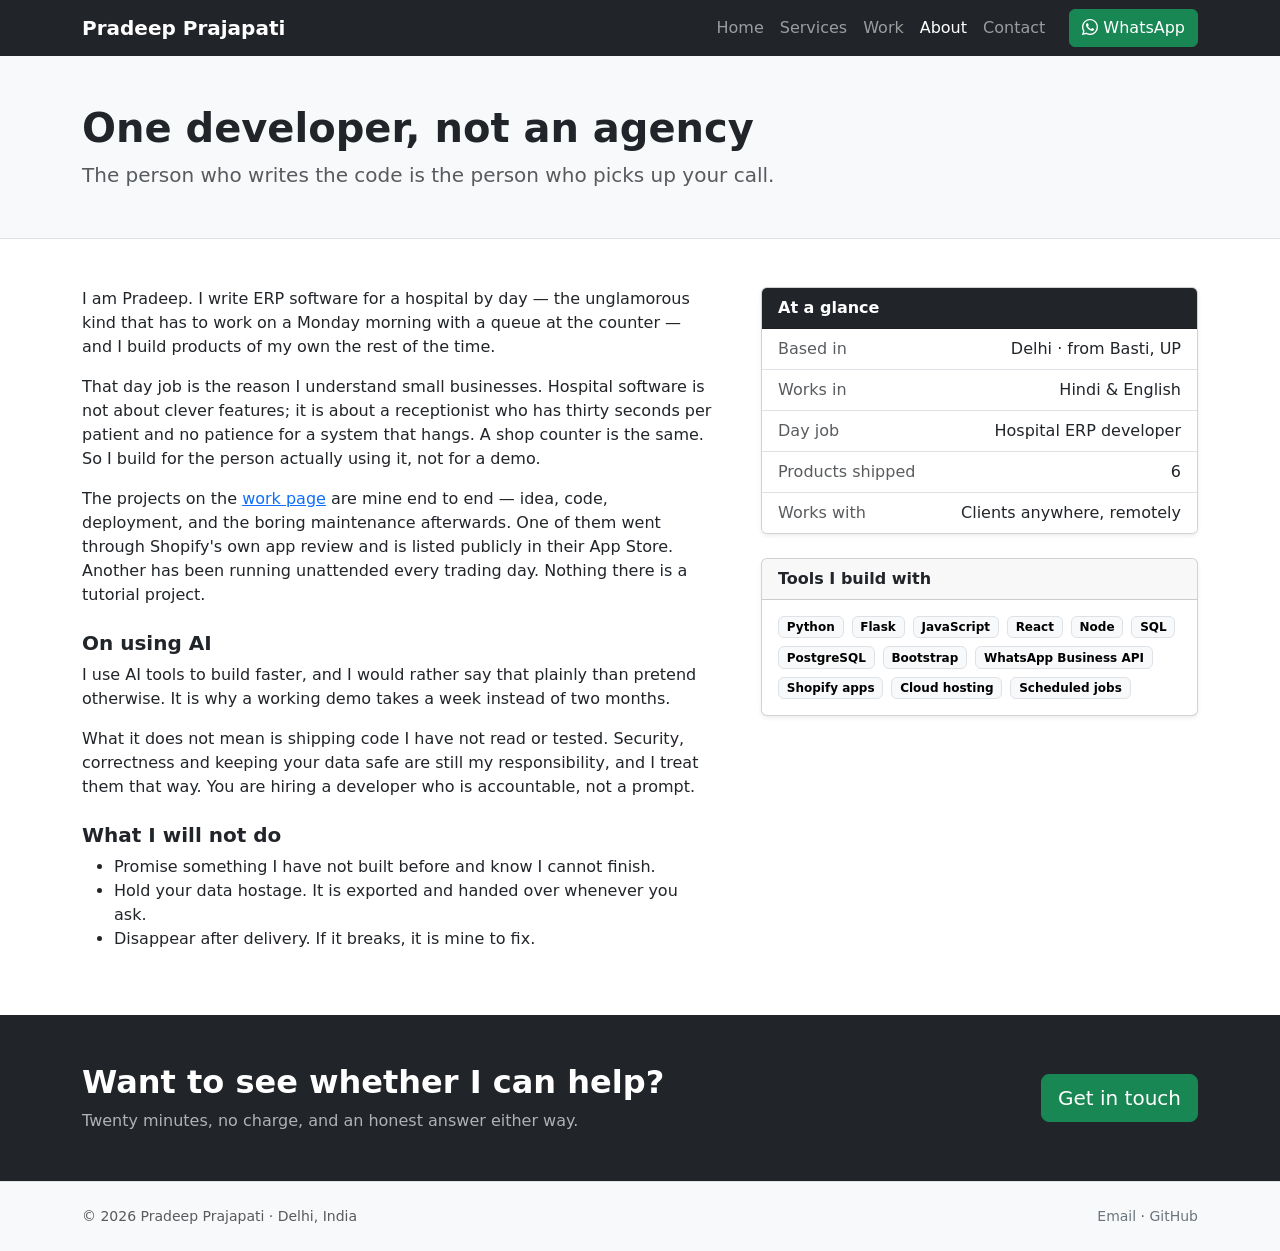
==== about.html @ d51dcd0d "Add BazaarMentor site: 5-page Bootstrap portfolio Static site (no build step, no custom CSS) for Git" ====
<!doctype html>
<html lang="en">
<head>
<meta charset="utf-8">
<meta name="viewport" content="width=device-width, initial-scale=1">
<title>About — Pradeep Prajapati</title>
<meta name="description" content="One developer, not an agency. ERP software by day, products of my own the rest of the time. Delhi, India.">
<link rel="icon" href="favicon.svg" type="image/svg+xml">
<link href="https://cdn.jsdelivr.net/npm/bootstrap@5.3.3/dist/css/bootstrap.min.css" rel="stylesheet">
<link href="https://cdn.jsdelivr.net/npm/bootstrap-icons@1.11.3/font/bootstrap-icons.min.css" rel="stylesheet">
</head>
<body>

<nav class="navbar navbar-expand-lg bg-dark sticky-top" data-bs-theme="dark">
  <div class="container">
    <a class="navbar-brand fw-semibold" href="index.html">Pradeep Prajapati</a>
    <button class="navbar-toggler" type="button" data-bs-toggle="collapse" data-bs-target="#mainNav" aria-controls="mainNav" aria-expanded="false" aria-label="Toggle navigation">
      <span class="navbar-toggler-icon"></span>
    </button>
    <div class="collapse navbar-collapse" id="mainNav">
      <ul class="navbar-nav ms-auto mb-2 mb-lg-0">
        <li class="nav-item"><a class="nav-link" href="index.html">Home</a></li>
        <li class="nav-item"><a class="nav-link" href="services.html">Services</a></li>
        <li class="nav-item"><a class="nav-link" href="work.html">Work</a></li>
        <li class="nav-item"><a class="nav-link active" aria-current="page" href="about.html">About</a></li>
        <li class="nav-item"><a class="nav-link" href="contact.html">Contact</a></li>
      </ul>
      <a class="btn btn-success ms-lg-3 mt-2 mt-lg-0" href="https://wa.me/91XXXXXXXXXX?text=Hi%20Pradeep%2C%20I%20saw%20your%20website.">
        <i class="bi bi-whatsapp"></i> WhatsApp
      </a>
    </div>
  </div>
</nav>

<header class="bg-body-tertiary border-bottom py-5">
  <div class="container">
    <h1 class="display-6 fw-bold">One developer, not an agency</h1>
    <p class="lead text-body-secondary mb-0">The person who writes the code is the person who picks up your call.</p>
  </div>
</header>

<section class="container py-5">
  <div class="row g-5">
    <div class="col-lg-7">
      <p>I am Pradeep. I write ERP software for a hospital by day — the unglamorous kind that has to work on a Monday morning with a queue at the counter — and I build products of my own the rest of the time.</p>
      <p>That day job is the reason I understand small businesses. Hospital software is not about clever features; it is about a receptionist who has thirty seconds per patient and no patience for a system that hangs. A shop counter is the same. So I build for the person actually using it, not for a demo.</p>
      <p>The projects on the <a href="work.html">work page</a> are mine end to end — idea, code, deployment, and the boring maintenance afterwards. One of them went through Shopify's own app review and is listed publicly in their App Store. Another has been running unattended every trading day. Nothing there is a tutorial project.</p>
      <h2 class="h5 fw-bold mt-4">On using AI</h2>
      <p>I use AI tools to build faster, and I would rather say that plainly than pretend otherwise. It is why a working demo takes a week instead of two months.</p>
      <p>What it does not mean is shipping code I have not read or tested. Security, correctness and keeping your data safe are still my responsibility, and I treat them that way. You are hiring a developer who is accountable, not a prompt.</p>
      <h2 class="h5 fw-bold mt-4">What I will not do</h2>
      <ul>
        <li>Promise something I have not built before and know I cannot finish.</li>
        <li>Hold your data hostage. It is exported and handed over whenever you ask.</li>
        <li>Disappear after delivery. If it breaks, it is mine to fix.</li>
      </ul>
    </div>

    <div class="col-lg-5">
      <div class="card shadow-sm mb-4">
        <div class="card-header bg-dark text-white fw-semibold" data-bs-theme="dark">At a glance</div>
        <ul class="list-group list-group-flush">
          <li class="list-group-item d-flex justify-content-between gap-3"><span class="text-body-secondary">Based in</span><span class="text-end">Delhi · from Basti, UP</span></li>
          <li class="list-group-item d-flex justify-content-between gap-3"><span class="text-body-secondary">Works in</span><span class="text-end">Hindi &amp; English</span></li>
          <li class="list-group-item d-flex justify-content-between gap-3"><span class="text-body-secondary">Day job</span><span class="text-end">Hospital ERP developer</span></li>
          <li class="list-group-item d-flex justify-content-between gap-3"><span class="text-body-secondary">Products shipped</span><span class="text-end">6</span></li>
          <li class="list-group-item d-flex justify-content-between gap-3"><span class="text-body-secondary">Works with</span><span class="text-end">Clients anywhere, remotely</span></li>
        </ul>
      </div>

      <div class="card shadow-sm">
        <div class="card-header fw-semibold">Tools I build with</div>
        <div class="card-body d-flex flex-wrap gap-2">
          <span class="badge text-bg-light border">Python</span>
          <span class="badge text-bg-light border">Flask</span>
          <span class="badge text-bg-light border">JavaScript</span>
          <span class="badge text-bg-light border">React</span>
          <span class="badge text-bg-light border">Node</span>
          <span class="badge text-bg-light border">SQL</span>
          <span class="badge text-bg-light border">PostgreSQL</span>
          <span class="badge text-bg-light border">Bootstrap</span>
          <span class="badge text-bg-light border">WhatsApp Business API</span>
          <span class="badge text-bg-light border">Shopify apps</span>
          <span class="badge text-bg-light border">Cloud hosting</span>
          <span class="badge text-bg-light border">Scheduled jobs</span>
        </div>
      </div>
    </div>
  </div>
</section>

<section class="bg-dark text-white py-5" data-bs-theme="dark">
  <div class="container">
    <div class="row align-items-center g-4">
      <div class="col-lg-8">
        <h2 class="fw-bold">Want to see whether I can help?</h2>
        <p class="text-body-secondary mb-0">Twenty minutes, no charge, and an honest answer either way.</p>
      </div>
      <div class="col-lg-4 text-lg-end">
        <a class="btn btn-success btn-lg" href="contact.html">Get in touch</a>
      </div>
    </div>
  </div>
</section>

<footer class="bg-body-tertiary border-top py-4">
  <div class="container d-flex flex-wrap justify-content-between gap-2">
    <span class="text-body-secondary small">© 2026 Pradeep Prajapati · Delhi, India</span>
    <span class="text-body-secondary small">
      <a class="link-secondary text-decoration-none" href="mailto:prajapatipradeepkumar954@gmail.com">Email</a> ·
      <a class="link-secondary text-decoration-none" href="https://github.com/pradeepprajapati9" target="_blank" rel="noopener">GitHub</a>
    </span>
  </div>
</footer>

<script src="https://cdn.jsdelivr.net/npm/bootstrap@5.3.3/dist/js/bootstrap.bundle.min.js"></script>
</body>
</html>
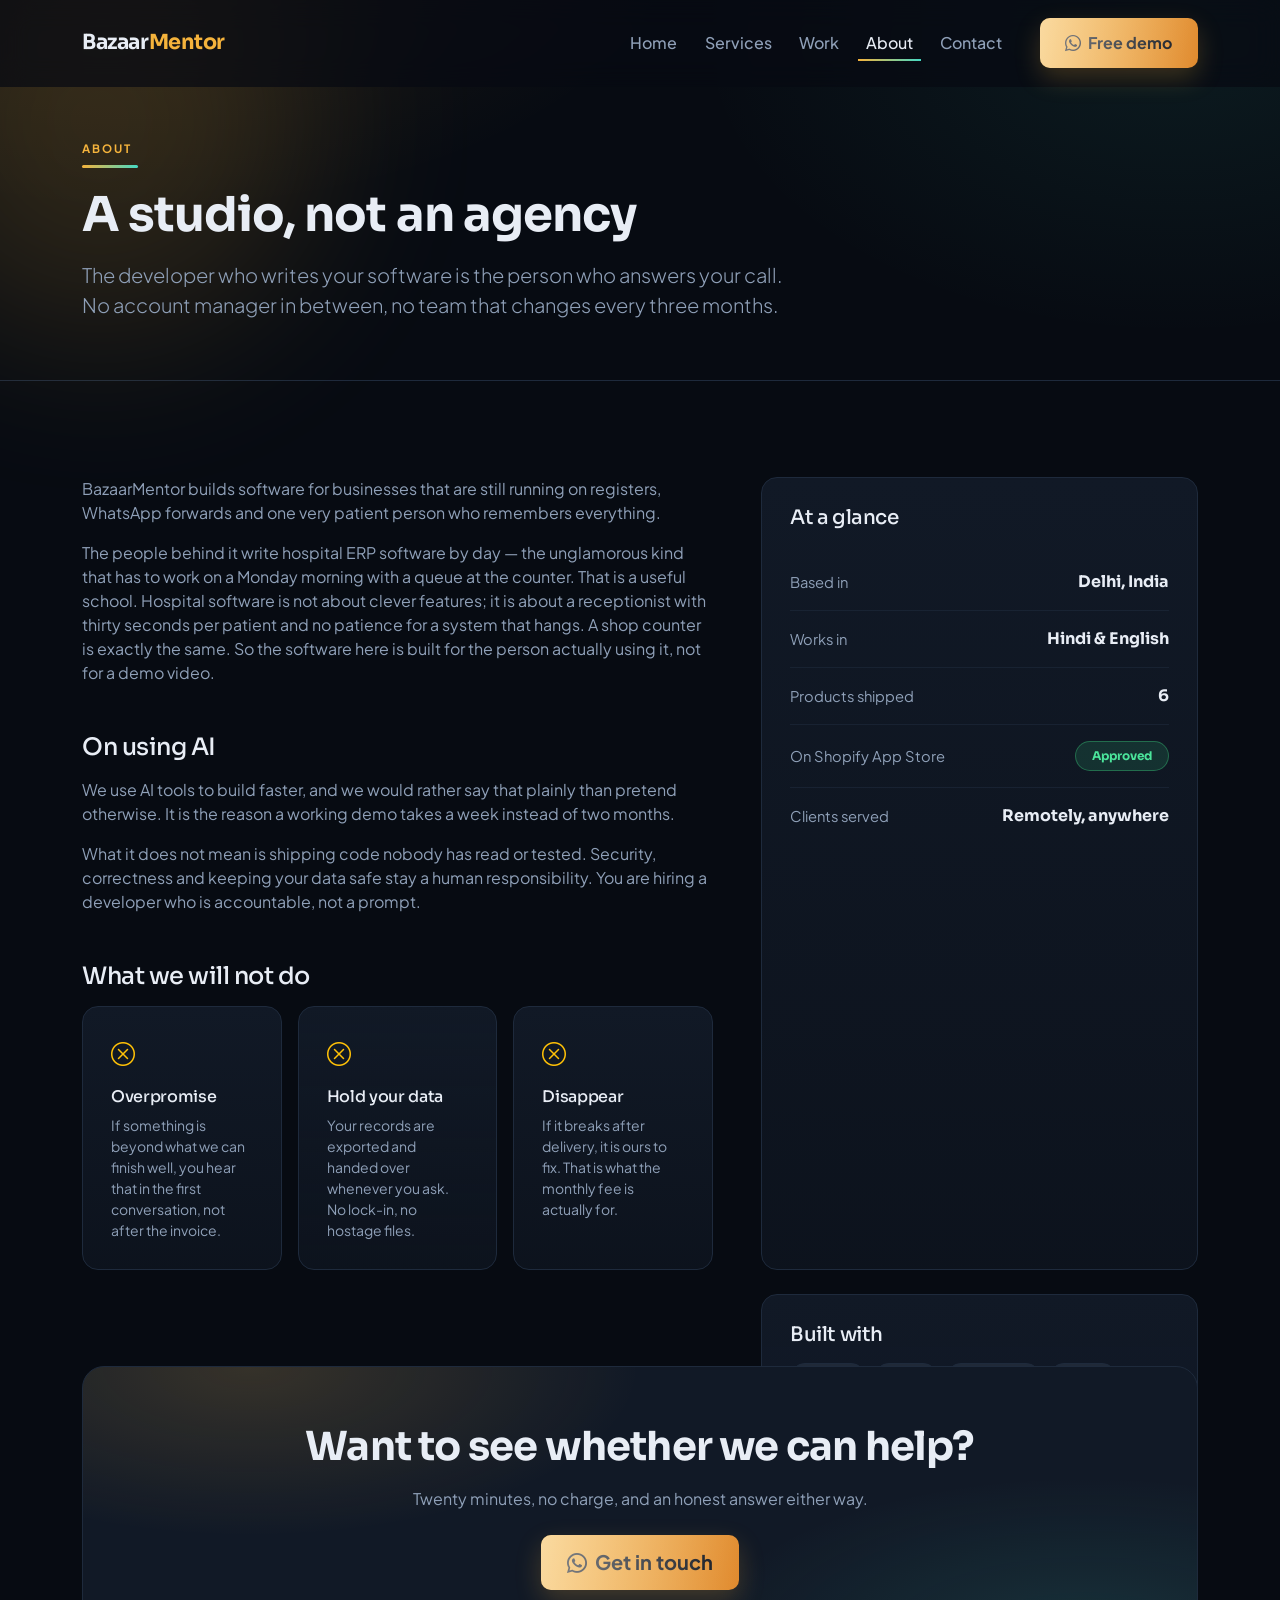
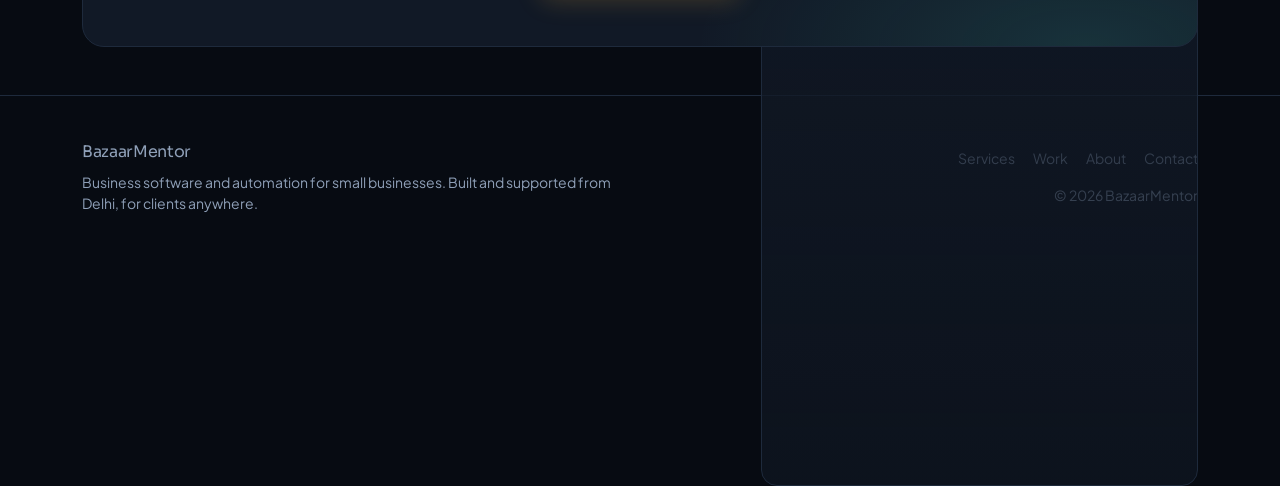
==== commit d0e37574: "Rebrand to BazaarMentor with animated dark theme New visual identity: dark ink ground, gold/cyan acc" ====
--- a/about.html
+++ b/about.html
@@ -1,118 +1,149 @@
 <!doctype html>
-<html lang="en">
+<html lang="en" data-bs-theme="dark">
 <head>
 <meta charset="utf-8">
 <meta name="viewport" content="width=device-width, initial-scale=1">
-<title>About — Pradeep Prajapati</title>
-<meta name="description" content="One developer, not an agency. ERP software by day, products of my own the rest of the time. Delhi, India.">
+<title>About — BazaarMentor</title>
+<meta name="description" content="A small studio, not an agency. The developer who writes your software is the person who answers your call.">
 <link rel="icon" href="favicon.svg" type="image/svg+xml">
+<link rel="preconnect" href="https://fonts.googleapis.com">
+<link rel="preconnect" href="https://fonts.gstatic.com" crossorigin>
+<link href="https://fonts.googleapis.com/css2?family=Sora:wght@600;700&family=Plus+Jakarta+Sans:wght@400;500;600&display=swap" rel="stylesheet">
 <link href="https://cdn.jsdelivr.net/npm/bootstrap@5.3.3/dist/css/bootstrap.min.css" rel="stylesheet">
 <link href="https://cdn.jsdelivr.net/npm/bootstrap-icons@1.11.3/font/bootstrap-icons.min.css" rel="stylesheet">
+<link href="assets/style.css" rel="stylesheet">
 </head>
 <body>
 
-<nav class="navbar navbar-expand-lg bg-dark sticky-top" data-bs-theme="dark">
+<nav class="navbar navbar-expand-lg navbar-bm fixed-top">
   <div class="container">
-    <a class="navbar-brand fw-semibold" href="index.html">Pradeep Prajapati</a>
-    <button class="navbar-toggler" type="button" data-bs-toggle="collapse" data-bs-target="#mainNav" aria-controls="mainNav" aria-expanded="false" aria-label="Toggle navigation">
+    <a class="navbar-brand" href="index.html">Bazaar<span>Mentor</span></a>
+    <button class="navbar-toggler border-0" type="button" data-bs-toggle="collapse" data-bs-target="#mainNav" aria-controls="mainNav" aria-expanded="false" aria-label="Menu">
       <span class="navbar-toggler-icon"></span>
     </button>
     <div class="collapse navbar-collapse" id="mainNav">
-      <ul class="navbar-nav ms-auto mb-2 mb-lg-0">
+      <ul class="navbar-nav ms-auto mb-3 mb-lg-0">
         <li class="nav-item"><a class="nav-link" href="index.html">Home</a></li>
         <li class="nav-item"><a class="nav-link" href="services.html">Services</a></li>
         <li class="nav-item"><a class="nav-link" href="work.html">Work</a></li>
-        <li class="nav-item"><a class="nav-link active" aria-current="page" href="about.html">About</a></li>
+        <li class="nav-item"><a class="nav-link active" href="about.html">About</a></li>
         <li class="nav-item"><a class="nav-link" href="contact.html">Contact</a></li>
       </ul>
-      <a class="btn btn-success ms-lg-3 mt-2 mt-lg-0" href="https://wa.me/91XXXXXXXXXX?text=Hi%20Pradeep%2C%20I%20saw%20your%20website.">
-        <i class="bi bi-whatsapp"></i> WhatsApp
-      </a>
+      <a class="btn btn-bm ms-lg-4" href="contact.html"><i class="bi bi-whatsapp me-1"></i> Free demo</a>
     </div>
   </div>
 </nav>
 
-<header class="bg-body-tertiary border-bottom py-5">
-  <div class="container">
-    <h1 class="display-6 fw-bold">One developer, not an agency</h1>
-    <p class="lead text-body-secondary mb-0">The person who writes the code is the person who picks up your call.</p>
+<header class="page-head">
+  <div class="orb orb-1"></div>
+  <div class="container position-relative">
+    <div class="eyebrow reveal">About</div>
+    <div class="rule mt-2 reveal"></div>
+    <h1 class="display-5 fw-bold reveal d1">A studio, not an agency</h1>
+    <p class="lead text-muted-bm mt-3 mb-0 reveal d2" style="max-width: 720px">
+      The developer who writes your software is the person who answers your call. No account manager in between, no team that changes every three months.
+    </p>
   </div>
 </header>
 
-<section class="container py-5">
-  <div class="row g-5">
-    <div class="col-lg-7">
-      <p>I am Pradeep. I write ERP software for a hospital by day — the unglamorous kind that has to work on a Monday morning with a queue at the counter — and I build products of my own the rest of the time.</p>
-      <p>That day job is the reason I understand small businesses. Hospital software is not about clever features; it is about a receptionist who has thirty seconds per patient and no patience for a system that hangs. A shop counter is the same. So I build for the person actually using it, not for a demo.</p>
-      <p>The projects on the <a href="work.html">work page</a> are mine end to end — idea, code, deployment, and the boring maintenance afterwards. One of them went through Shopify's own app review and is listed publicly in their App Store. Another has been running unattended every trading day. Nothing there is a tutorial project.</p>
-      <h2 class="h5 fw-bold mt-4">On using AI</h2>
-      <p>I use AI tools to build faster, and I would rather say that plainly than pretend otherwise. It is why a working demo takes a week instead of two months.</p>
-      <p>What it does not mean is shipping code I have not read or tested. Security, correctness and keeping your data safe are still my responsibility, and I treat them that way. You are hiring a developer who is accountable, not a prompt.</p>
-      <h2 class="h5 fw-bold mt-4">What I will not do</h2>
-      <ul>
-        <li>Promise something I have not built before and know I cannot finish.</li>
-        <li>Hold your data hostage. It is exported and handed over whenever you ask.</li>
-        <li>Disappear after delivery. If it breaks, it is mine to fix.</li>
-      </ul>
-    </div>
+<section class="section">
+  <div class="container">
+    <div class="row g-5">
+      <div class="col-lg-7 reveal">
+        <p class="text-muted-bm">BazaarMentor builds software for businesses that are still running on registers, WhatsApp forwards and one very patient person who remembers everything.</p>
+        <p class="text-muted-bm">The people behind it write hospital ERP software by day — the unglamorous kind that has to work on a Monday morning with a queue at the counter. That is a useful school. Hospital software is not about clever features; it is about a receptionist with thirty seconds per patient and no patience for a system that hangs. A shop counter is exactly the same. So the software here is built for the person actually using it, not for a demo video.</p>
 
-    <div class="col-lg-5">
-      <div class="card shadow-sm mb-4">
-        <div class="card-header bg-dark text-white fw-semibold" data-bs-theme="dark">At a glance</div>
-        <ul class="list-group list-group-flush">
-          <li class="list-group-item d-flex justify-content-between gap-3"><span class="text-body-secondary">Based in</span><span class="text-end">Delhi · from Basti, UP</span></li>
-          <li class="list-group-item d-flex justify-content-between gap-3"><span class="text-body-secondary">Works in</span><span class="text-end">Hindi &amp; English</span></li>
-          <li class="list-group-item d-flex justify-content-between gap-3"><span class="text-body-secondary">Day job</span><span class="text-end">Hospital ERP developer</span></li>
-          <li class="list-group-item d-flex justify-content-between gap-3"><span class="text-body-secondary">Products shipped</span><span class="text-end">6</span></li>
-          <li class="list-group-item d-flex justify-content-between gap-3"><span class="text-body-secondary">Works with</span><span class="text-end">Clients anywhere, remotely</span></li>
-        </ul>
+        <h2 class="h4 mt-5 mb-3">On using AI</h2>
+        <p class="text-muted-bm">We use AI tools to build faster, and we would rather say that plainly than pretend otherwise. It is the reason a working demo takes a week instead of two months.</p>
+        <p class="text-muted-bm">What it does not mean is shipping code nobody has read or tested. Security, correctness and keeping your data safe stay a human responsibility. You are hiring a developer who is accountable, not a prompt.</p>
+
+        <h2 class="h4 mt-5 mb-3">What we will not do</h2>
+        <div class="row g-3">
+          <div class="col-md-4">
+            <div class="card-bm h-100">
+              <i class="bi bi-x-circle text-warning fs-4"></i>
+              <h3 class="h6 mt-3">Overpromise</h3>
+              <p class="text-muted-bm small mb-0">If something is beyond what we can finish well, you hear that in the first conversation, not after the invoice.</p>
+            </div>
+          </div>
+          <div class="col-md-4">
+            <div class="card-bm h-100">
+              <i class="bi bi-x-circle text-warning fs-4"></i>
+              <h3 class="h6 mt-3">Hold your data</h3>
+              <p class="text-muted-bm small mb-0">Your records are exported and handed over whenever you ask. No lock-in, no hostage files.</p>
+            </div>
+          </div>
+          <div class="col-md-4">
+            <div class="card-bm h-100">
+              <i class="bi bi-x-circle text-warning fs-4"></i>
+              <h3 class="h6 mt-3">Disappear</h3>
+              <p class="text-muted-bm small mb-0">If it breaks after delivery, it is ours to fix. That is what the monthly fee is actually for.</p>
+            </div>
+          </div>
+        </div>
       </div>
 
-      <div class="card shadow-sm">
-        <div class="card-header fw-semibold">Tools I build with</div>
-        <div class="card-body d-flex flex-wrap gap-2">
-          <span class="badge text-bg-light border">Python</span>
-          <span class="badge text-bg-light border">Flask</span>
-          <span class="badge text-bg-light border">JavaScript</span>
-          <span class="badge text-bg-light border">React</span>
-          <span class="badge text-bg-light border">Node</span>
-          <span class="badge text-bg-light border">SQL</span>
-          <span class="badge text-bg-light border">PostgreSQL</span>
-          <span class="badge text-bg-light border">Bootstrap</span>
-          <span class="badge text-bg-light border">WhatsApp Business API</span>
-          <span class="badge text-bg-light border">Shopify apps</span>
-          <span class="badge text-bg-light border">Cloud hosting</span>
-          <span class="badge text-bg-light border">Scheduled jobs</span>
+      <div class="col-lg-5">
+        <div class="card-bm reveal d1">
+          <h2 class="h5 mb-4">At a glance</h2>
+          <div class="panel-row px-0"><span class="k">Based in</span><span class="v">Delhi, India</span></div>
+          <div class="panel-row px-0"><span class="k">Works in</span><span class="v">Hindi &amp; English</span></div>
+          <div class="panel-row px-0"><span class="k">Products shipped</span><span class="v" data-count="6">0</span></div>
+          <div class="panel-row px-0"><span class="k">On Shopify App Store</span><span class="v"><span class="badge badge-live rounded-pill px-3 py-2">Approved</span></span></div>
+          <div class="panel-row px-0"><span class="k">Clients served</span><span class="v">Remotely, anywhere</span></div>
+        </div>
+
+        <div class="card-bm mt-4 reveal d2">
+          <h2 class="h5 mb-3">Built with</h2>
+          <div class="d-flex flex-wrap gap-2">
+            <span class="badge badge-built rounded-pill px-3 py-2">Python</span>
+            <span class="badge badge-built rounded-pill px-3 py-2">Flask</span>
+            <span class="badge badge-built rounded-pill px-3 py-2">JavaScript</span>
+            <span class="badge badge-built rounded-pill px-3 py-2">React</span>
+            <span class="badge badge-built rounded-pill px-3 py-2">Node</span>
+            <span class="badge badge-built rounded-pill px-3 py-2">SQL</span>
+            <span class="badge badge-built rounded-pill px-3 py-2">PostgreSQL</span>
+            <span class="badge badge-built rounded-pill px-3 py-2">Bootstrap</span>
+            <span class="badge badge-built rounded-pill px-3 py-2">WhatsApp Business API</span>
+            <span class="badge badge-built rounded-pill px-3 py-2">Shopify apps</span>
+            <span class="badge badge-built rounded-pill px-3 py-2">Cloud hosting</span>
+            <span class="badge badge-built rounded-pill px-3 py-2">Scheduled jobs</span>
+          </div>
         </div>
       </div>
     </div>
   </div>
 </section>
 
-<section class="bg-dark text-white py-5" data-bs-theme="dark">
+<section class="pb-5">
   <div class="container">
-    <div class="row align-items-center g-4">
-      <div class="col-lg-8">
-        <h2 class="fw-bold">Want to see whether I can help?</h2>
-        <p class="text-body-secondary mb-0">Twenty minutes, no charge, and an honest answer either way.</p>
-      </div>
-      <div class="col-lg-4 text-lg-end">
-        <a class="btn btn-success btn-lg" href="contact.html">Get in touch</a>
-      </div>
+    <div class="cta-band text-center reveal">
+      <h2 class="display-6 fw-bold">Want to see whether we can help?</h2>
+      <p class="text-muted-bm mx-auto mt-3" style="max-width: 600px">Twenty minutes, no charge, and an honest answer either way.</p>
+      <a class="btn btn-bm btn-lg mt-2" href="contact.html"><i class="bi bi-whatsapp me-2"></i>Get in touch</a>
     </div>
   </div>
 </section>
 
-<footer class="bg-body-tertiary border-top py-4">
-  <div class="container d-flex flex-wrap justify-content-between gap-2">
-    <span class="text-body-secondary small">© 2026 Pradeep Prajapati · Delhi, India</span>
-    <span class="text-body-secondary small">
-      <a class="link-secondary text-decoration-none" href="mailto:prajapatipradeepkumar954@gmail.com">Email</a> ·
-      <a class="link-secondary text-decoration-none" href="https://github.com/pradeepprajapati9" target="_blank" rel="noopener">GitHub</a>
-    </span>
+<footer class="footer-bm">
+  <div class="container">
+    <div class="row g-4 align-items-center">
+      <div class="col-md-6">
+        <div class="navbar-brand mb-2 d-block">Bazaar<span>Mentor</span></div>
+        <p class="small mb-0">Business software and automation for small businesses. Built and supported from Delhi, for clients anywhere.</p>
+      </div>
+      <div class="col-md-6 text-md-end small">
+        <a href="services.html" class="me-3">Services</a>
+        <a href="work.html" class="me-3">Work</a>
+        <a href="about.html" class="me-3">About</a>
+        <a href="contact.html">Contact</a>
+        <div class="mt-3">&copy; <span id="year">2026</span> BazaarMentor</div>
+      </div>
+    </div>
   </div>
 </footer>
 
 <script src="https://cdn.jsdelivr.net/npm/bootstrap@5.3.3/dist/js/bootstrap.bundle.min.js"></script>
+<script src="assets/main.js"></script>
 </body>
 </html>
--- a/assets/style.css
+++ b/assets/style.css
@@ -0,0 +1,252 @@
+/* BazaarMentor — theme layer on top of Bootstrap 5 */
+
+:root {
+  --bm-bg: #070B12;
+  --bm-bg-2: #0C121C;
+  --bm-surface: #111926;
+  --bm-line: #1E2A3C;
+  --bm-gold: #F5B33C;
+  --bm-gold-2: #E08A2E;
+  --bm-cyan: #45D9C4;
+  --bm-text: #E8EDF5;
+  --bm-muted: #8FA0B8;
+}
+
+/* ---------- base ---------- */
+body {
+  background-color: var(--bm-bg);
+  background-image:
+    radial-gradient(900px 500px at 12% -10%, rgba(245, 179, 60, .10), transparent 60%),
+    radial-gradient(800px 500px at 92% 4%, rgba(69, 217, 196, .08), transparent 60%);
+  background-attachment: fixed;
+  color: var(--bm-text);
+  font-family: "Plus Jakarta Sans", system-ui, -apple-system, "Segoe UI", sans-serif;
+  overflow-x: hidden;
+}
+
+h1, h2, h3, h4, .navbar-brand { font-family: "Sora", system-ui, sans-serif; letter-spacing: -.02em; }
+.text-muted-bm { color: var(--bm-muted) !important; }
+.section { padding: 96px 0; }
+.eyebrow {
+  font-size: .72rem; font-weight: 700; letter-spacing: .18em; text-transform: uppercase;
+  color: var(--bm-gold);
+}
+.rule {
+  width: 56px; height: 3px; border-radius: 3px; margin-bottom: 18px;
+  background: linear-gradient(90deg, var(--bm-gold), var(--bm-cyan));
+}
+.gradient-text {
+  background: linear-gradient(100deg, var(--bm-gold) 10%, #FFD98A 45%, var(--bm-cyan) 95%);
+  -webkit-background-clip: text; background-clip: text; color: transparent;
+}
+
+/* ---------- navbar ---------- */
+.navbar-bm {
+  background: rgba(7, 11, 18, .72);
+  backdrop-filter: blur(14px);
+  border-bottom: 1px solid transparent;
+  transition: background .3s ease, border-color .3s ease, padding .3s ease;
+  padding-top: 18px; padding-bottom: 18px;
+}
+.navbar-bm.is-stuck {
+  background: rgba(7, 11, 18, .95);
+  border-bottom-color: var(--bm-line);
+  padding-top: 10px; padding-bottom: 10px;
+}
+.navbar-bm .navbar-brand { font-weight: 700; font-size: 1.3rem; color: var(--bm-text); }
+.navbar-bm .navbar-brand span { color: var(--bm-gold); }
+.navbar-bm .nav-link { color: var(--bm-muted); font-weight: 500; position: relative; margin: 0 .35rem; }
+.navbar-bm .nav-link::after {
+  content: ""; position: absolute; left: 0; bottom: 2px; height: 2px; width: 0;
+  background: linear-gradient(90deg, var(--bm-gold), var(--bm-cyan));
+  transition: width .25s ease;
+}
+.navbar-bm .nav-link:hover, .navbar-bm .nav-link.active { color: var(--bm-text); }
+.navbar-bm .nav-link:hover::after, .navbar-bm .nav-link.active::after { width: 100%; }
+
+/* ---------- buttons ---------- */
+.btn-bm {
+  --shine: -120%;
+  position: relative; overflow: hidden;
+  background: linear-gradient(100deg, var(--bm-gold), var(--bm-gold-2));
+  color: #10141C; font-weight: 700; border: 0;
+  padding: .8rem 1.6rem; border-radius: 10px;
+  box-shadow: 0 10px 26px rgba(245, 179, 60, .22);
+  transition: transform .2s ease, box-shadow .2s ease;
+}
+.btn-bm:hover { transform: translateY(-3px); box-shadow: 0 16px 34px rgba(245, 179, 60, .34); color: #10141C; }
+.btn-bm::before {
+  content: ""; position: absolute; inset: 0; left: var(--shine);
+  background: linear-gradient(100deg, transparent, rgba(255, 255, 255, .55), transparent);
+  transition: left .6s ease;
+}
+.btn-bm:hover::before { left: 120%; }
+
+.btn-outline-bm {
+  border: 1px solid var(--bm-line); color: var(--bm-text); font-weight: 600;
+  padding: .8rem 1.6rem; border-radius: 10px; background: rgba(255, 255, 255, .02);
+  transition: border-color .25s ease, transform .2s ease, background .25s ease;
+}
+.btn-outline-bm:hover {
+  border-color: var(--bm-gold); color: var(--bm-gold);
+  background: rgba(245, 179, 60, .07); transform: translateY(-3px);
+}
+
+/* ---------- cards ---------- */
+.card-bm {
+  position: relative; height: 100%;
+  background: linear-gradient(180deg, var(--bm-surface), rgba(17, 25, 38, .55));
+  border: 1px solid var(--bm-line); border-radius: 16px; padding: 28px;
+  transition: transform .35s cubic-bezier(.2, .8, .2, 1), border-color .35s ease, box-shadow .35s ease;
+}
+.card-bm::before {
+  content: ""; position: absolute; inset: 0; border-radius: 16px; opacity: 0;
+  background: radial-gradient(420px circle at var(--mx, 50%) var(--my, 0%), rgba(245, 179, 60, .12), transparent 42%);
+  transition: opacity .35s ease; pointer-events: none;
+}
+.card-bm:hover { transform: translateY(-8px); border-color: rgba(245, 179, 60, .45); box-shadow: 0 22px 48px rgba(0, 0, 0, .45); }
+.card-bm:hover::before { opacity: 1; }
+
+.icon-badge {
+  width: 54px; height: 54px; border-radius: 14px; display: grid; place-items: center;
+  font-size: 1.5rem; color: var(--bm-gold);
+  background: linear-gradient(150deg, rgba(245, 179, 60, .18), rgba(69, 217, 196, .10));
+  border: 1px solid rgba(245, 179, 60, .28);
+  transition: transform .35s ease;
+}
+.card-bm:hover .icon-badge { transform: rotate(-6deg) scale(1.08); }
+
+/* ---------- hero ---------- */
+.hero { position: relative; padding: 150px 0 96px; }
+.orb { position: absolute; border-radius: 50%; filter: blur(90px); opacity: .5; pointer-events: none; z-index: 0; }
+.orb-1 { width: 420px; height: 420px; background: rgba(245, 179, 60, .32); top: -90px; left: -110px; animation: drift 16s ease-in-out infinite; }
+.orb-2 { width: 360px; height: 360px; background: rgba(69, 217, 196, .24); bottom: -140px; right: -80px; animation: drift 20s ease-in-out infinite reverse; }
+.hero > .container { position: relative; z-index: 1; }
+@keyframes drift {
+  0%, 100% { transform: translate(0, 0) scale(1); }
+  50%      { transform: translate(40px, -30px) scale(1.12); }
+}
+
+.pill {
+  display: inline-flex; align-items: center; gap: .5rem;
+  border: 1px solid var(--bm-line); background: rgba(255, 255, 255, .03);
+  border-radius: 999px; padding: .45rem 1rem; font-size: .85rem; color: var(--bm-muted);
+}
+.pill .dot {
+  width: 8px; height: 8px; border-radius: 50%; background: #3DDC84;
+  box-shadow: 0 0 0 0 rgba(61, 220, 132, .6); animation: pulse 2.2s infinite;
+}
+@keyframes pulse {
+  70%  { box-shadow: 0 0 0 10px rgba(61, 220, 132, 0); }
+  100% { box-shadow: 0 0 0 0 rgba(61, 220, 132, 0); }
+}
+
+/* floating proof panel */
+.panel {
+  background: linear-gradient(180deg, rgba(17, 25, 38, .95), rgba(12, 18, 28, .9));
+  border: 1px solid var(--bm-line); border-radius: 18px; overflow: hidden;
+  box-shadow: 0 30px 70px rgba(0, 0, 0, .5);
+  animation: float 7s ease-in-out infinite;
+}
+@keyframes float {
+  0%, 100% { transform: translateY(0); }
+  50%      { transform: translateY(-14px); }
+}
+.panel-head {
+  padding: 14px 20px; border-bottom: 1px solid var(--bm-line);
+  display: flex; align-items: center; gap: 8px; font-size: .8rem; color: var(--bm-muted);
+}
+.panel-head i { width: 11px; height: 11px; border-radius: 50%; display: inline-block; }
+.panel-row {
+  display: flex; justify-content: space-between; align-items: center; gap: 14px;
+  padding: 16px 20px; border-bottom: 1px solid rgba(30, 42, 60, .6);
+}
+.panel-row:last-child { border-bottom: 0; }
+.panel-row .k { color: var(--bm-muted); font-size: .92rem; }
+.panel-row .v { font-family: "Sora", sans-serif; font-weight: 700; }
+
+/* ---------- counters ---------- */
+.stat { text-align: center; padding: 26px 12px; }
+.stat .num { font-family: "Sora", sans-serif; font-size: clamp(2rem, 4vw, 2.8rem); font-weight: 700; }
+.stat .lbl { color: var(--bm-muted); font-size: .82rem; letter-spacing: .1em; text-transform: uppercase; }
+
+/* ---------- process timeline ---------- */
+.steps { position: relative; }
+.steps::before {
+  content: ""; position: absolute; left: 27px; top: 10px; bottom: 10px; width: 2px;
+  background: linear-gradient(180deg, var(--bm-gold), rgba(69, 217, 196, .25), transparent);
+}
+.step { position: relative; padding-left: 76px; padding-bottom: 40px; }
+.step:last-child { padding-bottom: 0; }
+.step .n {
+  position: absolute; left: 0; top: 0; width: 56px; height: 56px; border-radius: 16px;
+  display: grid; place-items: center; font-family: "Sora", sans-serif; font-weight: 700;
+  color: var(--bm-gold); background: var(--bm-surface); border: 1px solid var(--bm-line);
+  transition: transform .3s ease, border-color .3s ease, color .3s ease;
+}
+.step:hover .n { transform: scale(1.08); border-color: var(--bm-gold); color: #10141C; background: var(--bm-gold); }
+@media (max-width: 575.98px) {
+  .steps::before { left: 21px; }
+  .step { padding-left: 62px; }
+  .step .n { width: 44px; height: 44px; border-radius: 13px; }
+}
+
+/* ---------- work list ---------- */
+.work-row {
+  display: grid; grid-template-columns: 1fr auto; gap: 10px 24px; align-items: center;
+  padding: 26px 24px; border: 1px solid var(--bm-line); border-radius: 14px;
+  background: rgba(17, 25, 38, .45); margin-bottom: 14px;
+  transition: transform .3s ease, border-color .3s ease, background .3s ease;
+}
+.work-row:hover { transform: translateX(8px); border-color: rgba(245, 179, 60, .45); background: rgba(17, 25, 38, .8); }
+.badge-live { background: rgba(61, 220, 132, .14); color: #4BE49B; border: 1px solid rgba(61, 220, 132, .35); }
+.badge-built { background: rgba(143, 160, 184, .12); color: var(--bm-muted); border: 1px solid var(--bm-line); }
+
+/* ---------- forms ---------- */
+.form-control, .form-select {
+  background: rgba(7, 11, 18, .6); border: 1px solid var(--bm-line); color: var(--bm-text);
+  border-radius: 10px; padding: .8rem 1rem;
+}
+.form-control:focus {
+  background: rgba(7, 11, 18, .8); color: var(--bm-text);
+  border-color: var(--bm-gold); box-shadow: 0 0 0 .2rem rgba(245, 179, 60, .18);
+}
+.form-control::placeholder { color: #5C6B82; }
+.form-label { font-weight: 600; font-size: .92rem; }
+
+/* ---------- accordion ---------- */
+.accordion-bm .accordion-item { background: var(--bm-surface); border: 1px solid var(--bm-line); border-radius: 12px; margin-bottom: 12px; overflow: hidden; }
+.accordion-bm .accordion-button { background: transparent; color: var(--bm-text); font-weight: 600; box-shadow: none; }
+.accordion-bm .accordion-button:not(.collapsed) { color: var(--bm-gold); background: rgba(245, 179, 60, .06); }
+.accordion-bm .accordion-button::after { filter: invert(72%) sepia(52%) saturate(700%) hue-rotate(340deg); }
+.accordion-bm .accordion-body { color: var(--bm-muted); }
+
+/* ---------- cta band ---------- */
+.cta-band {
+  border: 1px solid var(--bm-line); border-radius: 22px; padding: 56px 44px; position: relative; overflow: hidden;
+  background:
+    radial-gradient(600px 260px at 15% 0%, rgba(245, 179, 60, .16), transparent 65%),
+    radial-gradient(600px 260px at 90% 100%, rgba(69, 217, 196, .13), transparent 65%),
+    var(--bm-surface);
+}
+
+/* ---------- footer ---------- */
+.footer-bm { border-top: 1px solid var(--bm-line); padding: 44px 0 32px; color: var(--bm-muted); }
+.footer-bm a { color: var(--bm-muted); text-decoration: none; transition: color .2s ease; }
+.footer-bm a:hover { color: var(--bm-gold); }
+
+/* ---------- page header ---------- */
+.page-head { padding: 140px 0 60px; position: relative; border-bottom: 1px solid var(--bm-line); }
+
+/* ---------- scroll reveal (no library) ---------- */
+.reveal { opacity: 0; transform: translateY(26px); transition: opacity .7s ease, transform .7s cubic-bezier(.2, .8, .2, 1); }
+.reveal.in { opacity: 1; transform: none; }
+.reveal.d1 { transition-delay: .08s; }
+.reveal.d2 { transition-delay: .16s; }
+.reveal.d3 { transition-delay: .24s; }
+.reveal.d4 { transition-delay: .32s; }
+
+@media (prefers-reduced-motion: reduce) {
+  *, *::before, *::after { animation: none !important; transition: none !important; }
+  .reveal { opacity: 1; transform: none; }
+}
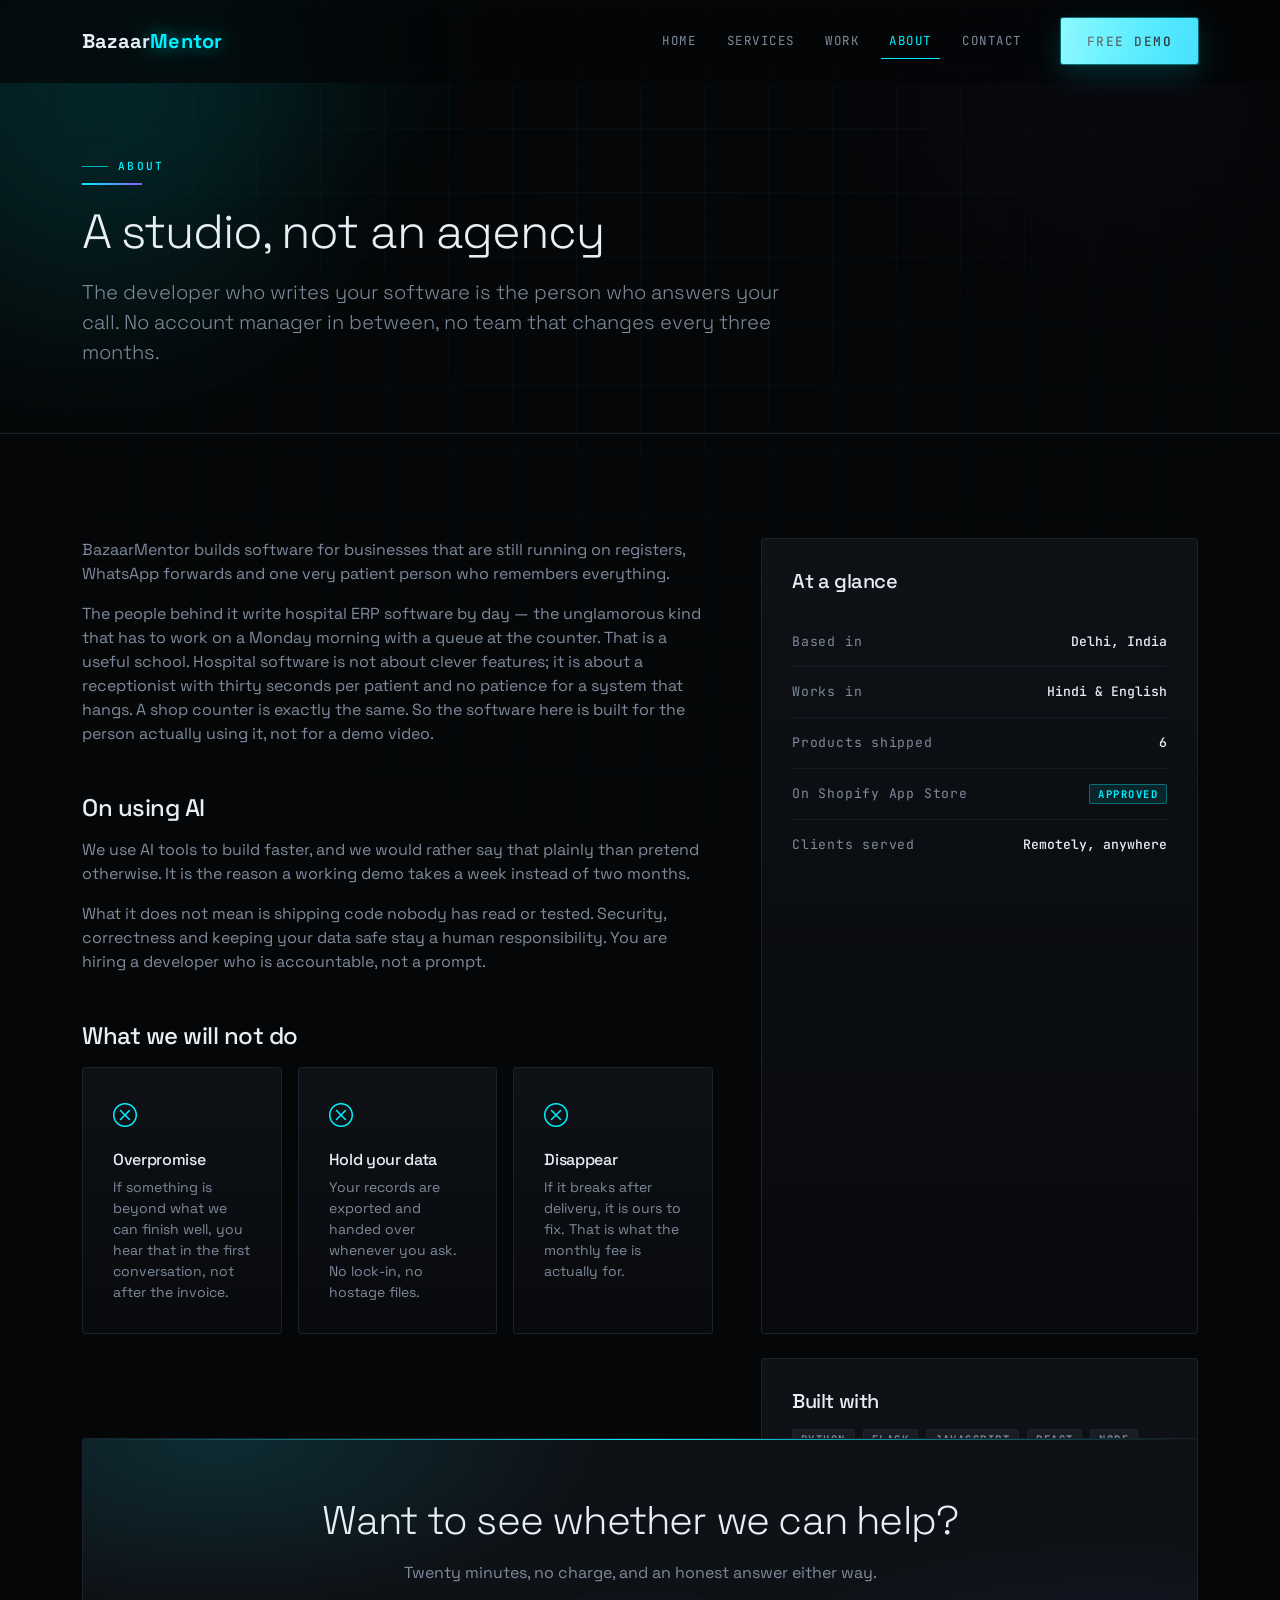
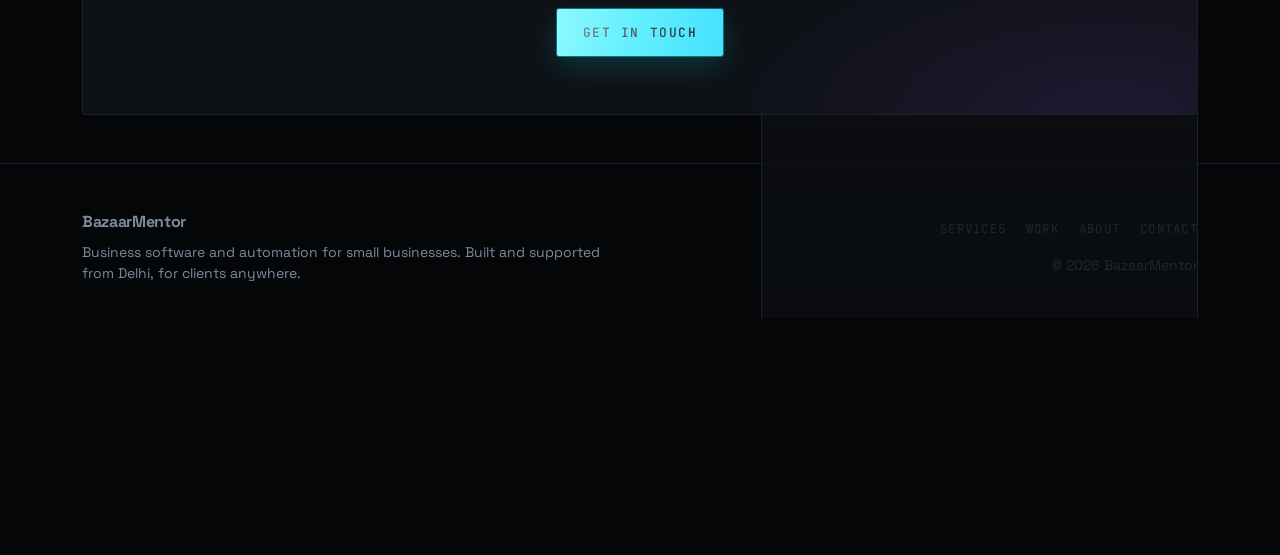
==== commit 33b42e0b: "Retheme: neon HUD look Near-black ground with a masked grid and scanline overlay, cyan/violet neon a" ====
--- a/about.html
+++ b/about.html
@@ -8,12 +8,23 @@
 <link rel="icon" href="favicon.svg" type="image/svg+xml">
 <link rel="preconnect" href="https://fonts.googleapis.com">
 <link rel="preconnect" href="https://fonts.gstatic.com" crossorigin>
-<link href="https://fonts.googleapis.com/css2?family=Sora:wght@600;700&family=Plus+Jakarta+Sans:wght@400;500;600&display=swap" rel="stylesheet">
+<link href="https://fonts.googleapis.com/css2?family=Space+Grotesk:wght@500;600;700&family=JetBrains+Mono:wght@400;500&display=swap" rel="stylesheet">
 <link href="https://cdn.jsdelivr.net/npm/bootstrap@5.3.3/dist/css/bootstrap.min.css" rel="stylesheet">
 <link href="https://cdn.jsdelivr.net/npm/bootstrap-icons@1.11.3/font/bootstrap-icons.min.css" rel="stylesheet">
 <link href="assets/style.css" rel="stylesheet">
+<noscript><style>#boot{display:none}</style></noscript>
 </head>
 <body>
+
+<div id="boot">
+  <div class="b-brand">BAZAAR<span>MENTOR</span></div>
+  <div class="b-msg">Loading billing engine</div>
+  <div class="b-bar"><div class="b-fill"></div></div>
+  <div class="b-pct">0%</div>
+</div>
+
+<div class="grid-bg"></div>
+<div class="scanlines"></div>
 
 <nav class="navbar navbar-expand-lg navbar-bm fixed-top">
   <div class="container">
@@ -29,7 +40,7 @@
         <li class="nav-item"><a class="nav-link active" href="about.html">About</a></li>
         <li class="nav-item"><a class="nav-link" href="contact.html">Contact</a></li>
       </ul>
-      <a class="btn btn-bm ms-lg-4" href="contact.html"><i class="bi bi-whatsapp me-1"></i> Free demo</a>
+      <a class="btn btn-bm ms-lg-4" href="contact.html">Free demo</a>
     </div>
   </div>
 </nav>
@@ -39,7 +50,7 @@
   <div class="container position-relative">
     <div class="eyebrow reveal">About</div>
     <div class="rule mt-2 reveal"></div>
-    <h1 class="display-5 fw-bold reveal d1">A studio, not an agency</h1>
+    <h1 class="display-5 reveal d1">A studio, not an agency</h1>
     <p class="lead text-muted-bm mt-3 mb-0 reveal d2" style="max-width: 720px">
       The developer who writes your software is the person who answers your call. No account manager in between, no team that changes every three months.
     </p>
@@ -61,21 +72,21 @@
         <div class="row g-3">
           <div class="col-md-4">
             <div class="card-bm h-100">
-              <i class="bi bi-x-circle text-warning fs-4"></i>
+              <i class="bi bi-x-circle accent fs-4"></i>
               <h3 class="h6 mt-3">Overpromise</h3>
               <p class="text-muted-bm small mb-0">If something is beyond what we can finish well, you hear that in the first conversation, not after the invoice.</p>
             </div>
           </div>
           <div class="col-md-4">
             <div class="card-bm h-100">
-              <i class="bi bi-x-circle text-warning fs-4"></i>
+              <i class="bi bi-x-circle accent fs-4"></i>
               <h3 class="h6 mt-3">Hold your data</h3>
               <p class="text-muted-bm small mb-0">Your records are exported and handed over whenever you ask. No lock-in, no hostage files.</p>
             </div>
           </div>
           <div class="col-md-4">
             <div class="card-bm h-100">
-              <i class="bi bi-x-circle text-warning fs-4"></i>
+              <i class="bi bi-x-circle accent fs-4"></i>
               <h3 class="h6 mt-3">Disappear</h3>
               <p class="text-muted-bm small mb-0">If it breaks after delivery, it is ours to fix. That is what the monthly fee is actually for.</p>
             </div>
@@ -89,25 +100,25 @@
           <div class="panel-row px-0"><span class="k">Based in</span><span class="v">Delhi, India</span></div>
           <div class="panel-row px-0"><span class="k">Works in</span><span class="v">Hindi &amp; English</span></div>
           <div class="panel-row px-0"><span class="k">Products shipped</span><span class="v" data-count="6">0</span></div>
-          <div class="panel-row px-0"><span class="k">On Shopify App Store</span><span class="v"><span class="badge badge-live rounded-pill px-3 py-2">Approved</span></span></div>
+          <div class="panel-row px-0"><span class="k">On Shopify App Store</span><span class="v"><span class="badge badge-live px-2 py-1">Approved</span></span></div>
           <div class="panel-row px-0"><span class="k">Clients served</span><span class="v">Remotely, anywhere</span></div>
         </div>
 
         <div class="card-bm mt-4 reveal d2">
           <h2 class="h5 mb-3">Built with</h2>
           <div class="d-flex flex-wrap gap-2">
-            <span class="badge badge-built rounded-pill px-3 py-2">Python</span>
-            <span class="badge badge-built rounded-pill px-3 py-2">Flask</span>
-            <span class="badge badge-built rounded-pill px-3 py-2">JavaScript</span>
-            <span class="badge badge-built rounded-pill px-3 py-2">React</span>
-            <span class="badge badge-built rounded-pill px-3 py-2">Node</span>
-            <span class="badge badge-built rounded-pill px-3 py-2">SQL</span>
-            <span class="badge badge-built rounded-pill px-3 py-2">PostgreSQL</span>
-            <span class="badge badge-built rounded-pill px-3 py-2">Bootstrap</span>
-            <span class="badge badge-built rounded-pill px-3 py-2">WhatsApp Business API</span>
-            <span class="badge badge-built rounded-pill px-3 py-2">Shopify apps</span>
-            <span class="badge badge-built rounded-pill px-3 py-2">Cloud hosting</span>
-            <span class="badge badge-built rounded-pill px-3 py-2">Scheduled jobs</span>
+            <span class="badge badge-built px-2 py-1">Python</span>
+            <span class="badge badge-built px-2 py-1">Flask</span>
+            <span class="badge badge-built px-2 py-1">JavaScript</span>
+            <span class="badge badge-built px-2 py-1">React</span>
+            <span class="badge badge-built px-2 py-1">Node</span>
+            <span class="badge badge-built px-2 py-1">SQL</span>
+            <span class="badge badge-built px-2 py-1">PostgreSQL</span>
+            <span class="badge badge-built px-2 py-1">Bootstrap</span>
+            <span class="badge badge-built px-2 py-1">WhatsApp Business API</span>
+            <span class="badge badge-built px-2 py-1">Shopify apps</span>
+            <span class="badge badge-built px-2 py-1">Cloud hosting</span>
+            <span class="badge badge-built px-2 py-1">Scheduled jobs</span>
           </div>
         </div>
       </div>
@@ -118,9 +129,9 @@
 <section class="pb-5">
   <div class="container">
     <div class="cta-band text-center reveal">
-      <h2 class="display-6 fw-bold">Want to see whether we can help?</h2>
+      <h2 class="display-6">Want to see whether we can help?</h2>
       <p class="text-muted-bm mx-auto mt-3" style="max-width: 600px">Twenty minutes, no charge, and an honest answer either way.</p>
-      <a class="btn btn-bm btn-lg mt-2" href="contact.html"><i class="bi bi-whatsapp me-2"></i>Get in touch</a>
+      <a class="btn btn-bm btn-lg mt-2" href="contact.html">Get in touch</a>
     </div>
   </div>
 </section>
--- a/assets/style.css
+++ b/assets/style.css
@@ -1,252 +1,386 @@
-/* BazaarMentor — theme layer on top of Bootstrap 5 */
+/* BazaarMentor — neon HUD theme layer on top of Bootstrap 5 */
 
 :root {
-  --bm-bg: #070B12;
-  --bm-bg-2: #0C121C;
-  --bm-surface: #111926;
-  --bm-line: #1E2A3C;
-  --bm-gold: #F5B33C;
-  --bm-gold-2: #E08A2E;
-  --bm-cyan: #45D9C4;
-  --bm-text: #E8EDF5;
-  --bm-muted: #8FA0B8;
+  --bm-bg: #050607;
+  --bm-bg-2: #0A0C10;
+  --bm-surface: #0E1116;
+  --bm-surface-2: #121721;
+  --bm-line: #1C222C;
+  --bm-cyan: #00F0FF;
+  --bm-cyan-dim: #00B7D7;
+  --bm-violet: #8B5CF6;
+  --bm-text: #E7EEF5;
+  --bm-muted: #7E8B9C;
+  --bm-glow: 0 0 26px rgba(0, 240, 255, .22);
+  --sans: "Space Grotesk", system-ui, -apple-system, "Segoe UI", sans-serif;
+  --mono: "JetBrains Mono", ui-monospace, SFMono-Regular, Consolas, monospace;
 }
 
 /* ---------- base ---------- */
+html, body { max-width: 100%; overflow-x: hidden; }
+
 body {
   background-color: var(--bm-bg);
+  color: var(--bm-text);
+  font-family: var(--sans);
+  font-size: 16px;
+  -webkit-font-smoothing: antialiased;
+}
+
+h1, h2, h3, h4, .navbar-brand { font-family: var(--sans); font-weight: 700; letter-spacing: -.02em; }
+.text-muted-bm { color: var(--bm-muted) !important; }
+.section { padding: 104px 0; position: relative; }
+
+/* fixed background: grid + vignette, sits behind everything */
+.grid-bg {
+  position: fixed; inset: 0; z-index: -2; pointer-events: none;
   background-image:
-    radial-gradient(900px 500px at 12% -10%, rgba(245, 179, 60, .10), transparent 60%),
-    radial-gradient(800px 500px at 92% 4%, rgba(69, 217, 196, .08), transparent 60%);
-  background-attachment: fixed;
-  color: var(--bm-text);
-  font-family: "Plus Jakarta Sans", system-ui, -apple-system, "Segoe UI", sans-serif;
-  overflow-x: hidden;
-}
-
-h1, h2, h3, h4, .navbar-brand { font-family: "Sora", system-ui, sans-serif; letter-spacing: -.02em; }
-.text-muted-bm { color: var(--bm-muted) !important; }
-.section { padding: 96px 0; }
+    linear-gradient(rgba(0, 240, 255, .045) 1px, transparent 1px),
+    linear-gradient(90deg, rgba(0, 240, 255, .045) 1px, transparent 1px);
+  background-size: 64px 64px;
+  mask-image: radial-gradient(circle at 50% 22%, #000 0%, transparent 78%);
+  -webkit-mask-image: radial-gradient(circle at 50% 22%, #000 0%, transparent 78%);
+}
+.grid-bg::after {
+  content: ""; position: absolute; inset: 0;
+  background:
+    radial-gradient(700px 420px at 8% 0%, rgba(0, 240, 255, .10), transparent 62%),
+    radial-gradient(700px 420px at 96% 12%, rgba(139, 92, 246, .10), transparent 62%);
+}
+.scanlines {
+  position: fixed; inset: 0; z-index: -1; pointer-events: none; opacity: .35;
+  background: repeating-linear-gradient(180deg, rgba(255, 255, 255, .022) 0 1px, transparent 1px 3px);
+}
+
+/* ---------- HUD labels ---------- */
 .eyebrow {
-  font-size: .72rem; font-weight: 700; letter-spacing: .18em; text-transform: uppercase;
-  color: var(--bm-gold);
-}
-.rule {
-  width: 56px; height: 3px; border-radius: 3px; margin-bottom: 18px;
-  background: linear-gradient(90deg, var(--bm-gold), var(--bm-cyan));
-}
+  font-family: var(--mono); font-size: .7rem; font-weight: 500;
+  letter-spacing: .22em; text-transform: uppercase; color: var(--bm-cyan);
+  display: inline-flex; align-items: center; gap: .6rem;
+}
+.eyebrow::before {
+  content: ""; width: 26px; height: 1px; background: var(--bm-cyan); opacity: .7;
+}
+.sec-num {
+  font-family: var(--mono); font-size: .7rem; letter-spacing: .2em;
+  color: var(--bm-muted); text-transform: uppercase;
+}
+.sec-num b { color: var(--bm-cyan); font-weight: 500; }
+.rule { width: 60px; height: 2px; margin-bottom: 18px; background: linear-gradient(90deg, var(--bm-cyan), var(--bm-violet)); }
 .gradient-text {
-  background: linear-gradient(100deg, var(--bm-gold) 10%, #FFD98A 45%, var(--bm-cyan) 95%);
+  background: linear-gradient(100deg, var(--bm-cyan) 5%, #7FE7FF 40%, var(--bm-violet) 95%);
   -webkit-background-clip: text; background-clip: text; color: transparent;
 }
+.mono { font-family: var(--mono); }
+
+/* ---------- boot screen ---------- */
+#boot {
+  position: fixed; inset: 0; z-index: 2000; background: var(--bm-bg);
+  display: grid; place-content: center; gap: 18px; padding: 24px;
+  font-family: var(--mono); text-align: center;
+  transition: opacity .6s ease, visibility .6s ease;
+}
+#boot.done { opacity: 0; visibility: hidden; }
+#boot .b-brand { font-family: var(--sans); font-size: 1.6rem; font-weight: 700; letter-spacing: .04em; }
+#boot .b-brand span { color: var(--bm-cyan); }
+#boot .b-msg { font-size: .78rem; letter-spacing: .18em; color: var(--bm-muted); text-transform: uppercase; }
+#boot .b-bar { width: min(320px, 76vw); height: 3px; background: var(--bm-line); overflow: hidden; margin: 0 auto; }
+#boot .b-fill { height: 100%; width: 0%; background: linear-gradient(90deg, var(--bm-cyan), var(--bm-violet)); box-shadow: var(--bm-glow); }
+#boot .b-pct { font-size: .72rem; letter-spacing: .2em; color: var(--bm-cyan); }
 
 /* ---------- navbar ---------- */
 .navbar-bm {
-  background: rgba(7, 11, 18, .72);
-  backdrop-filter: blur(14px);
-  border-bottom: 1px solid transparent;
+  background: rgba(5, 6, 7, .72); backdrop-filter: blur(14px);
+  border-bottom: 1px solid transparent; padding: 18px 0;
   transition: background .3s ease, border-color .3s ease, padding .3s ease;
-  padding-top: 18px; padding-bottom: 18px;
-}
-.navbar-bm.is-stuck {
-  background: rgba(7, 11, 18, .95);
-  border-bottom-color: var(--bm-line);
-  padding-top: 10px; padding-bottom: 10px;
-}
-.navbar-bm .navbar-brand { font-weight: 700; font-size: 1.3rem; color: var(--bm-text); }
-.navbar-bm .navbar-brand span { color: var(--bm-gold); }
-.navbar-bm .nav-link { color: var(--bm-muted); font-weight: 500; position: relative; margin: 0 .35rem; }
+}
+.navbar-bm.is-stuck { background: rgba(5, 6, 7, .96); border-bottom-color: var(--bm-line); padding: 11px 0; }
+.navbar-bm .navbar-brand { font-size: 1.25rem; letter-spacing: .01em; color: var(--bm-text); }
+.navbar-bm .navbar-brand span { color: var(--bm-cyan); text-shadow: 0 0 18px rgba(0, 240, 255, .6); }
+.navbar-bm .nav-link {
+  color: var(--bm-muted); font-family: var(--mono); font-size: .78rem;
+  letter-spacing: .12em; text-transform: uppercase; margin: 0 .45rem; position: relative;
+}
 .navbar-bm .nav-link::after {
-  content: ""; position: absolute; left: 0; bottom: 2px; height: 2px; width: 0;
-  background: linear-gradient(90deg, var(--bm-gold), var(--bm-cyan));
-  transition: width .25s ease;
-}
-.navbar-bm .nav-link:hover, .navbar-bm .nav-link.active { color: var(--bm-text); }
+  content: ""; position: absolute; left: 0; bottom: 0; height: 1px; width: 0;
+  background: var(--bm-cyan); box-shadow: var(--bm-glow); transition: width .25s ease;
+}
+.navbar-bm .nav-link:hover, .navbar-bm .nav-link.active { color: var(--bm-cyan); }
 .navbar-bm .nav-link:hover::after, .navbar-bm .nav-link.active::after { width: 100%; }
+.navbar-toggler:focus { box-shadow: none; }
 
 /* ---------- buttons ---------- */
 .btn-bm {
-  --shine: -120%;
-  position: relative; overflow: hidden;
-  background: linear-gradient(100deg, var(--bm-gold), var(--bm-gold-2));
-  color: #10141C; font-weight: 700; border: 0;
-  padding: .8rem 1.6rem; border-radius: 10px;
-  box-shadow: 0 10px 26px rgba(245, 179, 60, .22);
-  transition: transform .2s ease, box-shadow .2s ease;
-}
-.btn-bm:hover { transform: translateY(-3px); box-shadow: 0 16px 34px rgba(245, 179, 60, .34); color: #10141C; }
+  --shine: -120%; position: relative; overflow: hidden;
+  font-family: var(--mono); font-size: .8rem; font-weight: 500;
+  letter-spacing: .12em; text-transform: uppercase;
+  color: #04161A; background: linear-gradient(100deg, var(--bm-cyan), #48E0FF);
+  border: 0; border-radius: 2px; padding: .85rem 1.6rem;
+  box-shadow: 0 0 0 1px rgba(0, 240, 255, .4), 0 10px 30px rgba(0, 240, 255, .18);
+  transition: transform .2s ease, box-shadow .25s ease;
+}
+.btn-bm:hover {
+  color: #04161A; transform: translateY(-2px);
+  box-shadow: 0 0 0 1px rgba(0, 240, 255, .8), 0 14px 40px rgba(0, 240, 255, .34);
+}
 .btn-bm::before {
   content: ""; position: absolute; inset: 0; left: var(--shine);
-  background: linear-gradient(100deg, transparent, rgba(255, 255, 255, .55), transparent);
+  background: linear-gradient(100deg, transparent, rgba(255, 255, 255, .6), transparent);
   transition: left .6s ease;
 }
 .btn-bm:hover::before { left: 120%; }
 
 .btn-outline-bm {
-  border: 1px solid var(--bm-line); color: var(--bm-text); font-weight: 600;
-  padding: .8rem 1.6rem; border-radius: 10px; background: rgba(255, 255, 255, .02);
-  transition: border-color .25s ease, transform .2s ease, background .25s ease;
+  font-family: var(--mono); font-size: .8rem; letter-spacing: .12em; text-transform: uppercase;
+  color: var(--bm-text); background: transparent; border: 1px solid var(--bm-line);
+  border-radius: 2px; padding: .85rem 1.6rem;
+  transition: color .25s ease, border-color .25s ease, box-shadow .25s ease, transform .2s ease;
 }
 .btn-outline-bm:hover {
-  border-color: var(--bm-gold); color: var(--bm-gold);
-  background: rgba(245, 179, 60, .07); transform: translateY(-3px);
+  color: var(--bm-cyan); border-color: var(--bm-cyan);
+  box-shadow: var(--bm-glow); transform: translateY(-2px);
 }
 
 /* ---------- cards ---------- */
 .card-bm {
-  position: relative; height: 100%;
-  background: linear-gradient(180deg, var(--bm-surface), rgba(17, 25, 38, .55));
-  border: 1px solid var(--bm-line); border-radius: 16px; padding: 28px;
+  position: relative; height: 100%; padding: 30px;
+  background: linear-gradient(180deg, var(--bm-surface), rgba(10, 12, 16, .7));
+  border: 1px solid var(--bm-line); border-radius: 3px;
   transition: transform .35s cubic-bezier(.2, .8, .2, 1), border-color .35s ease, box-shadow .35s ease;
 }
 .card-bm::before {
-  content: ""; position: absolute; inset: 0; border-radius: 16px; opacity: 0;
-  background: radial-gradient(420px circle at var(--mx, 50%) var(--my, 0%), rgba(245, 179, 60, .12), transparent 42%);
-  transition: opacity .35s ease; pointer-events: none;
-}
-.card-bm:hover { transform: translateY(-8px); border-color: rgba(245, 179, 60, .45); box-shadow: 0 22px 48px rgba(0, 0, 0, .45); }
-.card-bm:hover::before { opacity: 1; }
+  content: ""; position: absolute; inset: 0; opacity: 0; pointer-events: none;
+  background: radial-gradient(420px circle at var(--mx, 50%) var(--my, 0%), rgba(0, 240, 255, .10), transparent 42%);
+  transition: opacity .35s ease;
+}
+/* corner brackets */
+.card-bm::after {
+  content: ""; position: absolute; inset: 8px; pointer-events: none; opacity: 0;
+  border: 1px solid var(--bm-cyan);
+  clip-path: polygon(0 0, 16px 0, 16px 1px, 1px 1px, 1px 16px, 0 16px,
+                     0 100%, 16px 100%, 16px calc(100% - 1px), 1px calc(100% - 1px), 1px calc(100% - 16px), 0 calc(100% - 16px),
+                     100% 0, calc(100% - 16px) 0, calc(100% - 16px) 1px, calc(100% - 1px) 1px, calc(100% - 1px) 16px, 100% 16px,
+                     100% 100%, calc(100% - 16px) 100%, calc(100% - 16px) calc(100% - 1px), calc(100% - 1px) calc(100% - 1px), calc(100% - 1px) calc(100% - 16px), 100% calc(100% - 16px));
+  transition: opacity .35s ease;
+}
+.card-bm:hover {
+  transform: translateY(-6px); border-color: rgba(0, 240, 255, .45);
+  box-shadow: 0 20px 50px rgba(0, 0, 0, .6), 0 0 30px rgba(0, 240, 255, .10);
+}
+.card-bm:hover::before, .card-bm:hover::after { opacity: 1; }
 
 .icon-badge {
-  width: 54px; height: 54px; border-radius: 14px; display: grid; place-items: center;
-  font-size: 1.5rem; color: var(--bm-gold);
-  background: linear-gradient(150deg, rgba(245, 179, 60, .18), rgba(69, 217, 196, .10));
-  border: 1px solid rgba(245, 179, 60, .28);
-  transition: transform .35s ease;
-}
-.card-bm:hover .icon-badge { transform: rotate(-6deg) scale(1.08); }
+  width: 52px; height: 52px; border-radius: 2px; display: grid; place-items: center;
+  font-size: 1.4rem; color: var(--bm-cyan);
+  background: rgba(0, 240, 255, .07); border: 1px solid rgba(0, 240, 255, .28);
+  transition: transform .35s ease, box-shadow .35s ease;
+}
+.card-bm:hover .icon-badge { transform: translateY(-2px); box-shadow: var(--bm-glow); }
 
 /* ---------- hero ---------- */
-.hero { position: relative; padding: 150px 0 96px; }
-.orb { position: absolute; border-radius: 50%; filter: blur(90px); opacity: .5; pointer-events: none; z-index: 0; }
-.orb-1 { width: 420px; height: 420px; background: rgba(245, 179, 60, .32); top: -90px; left: -110px; animation: drift 16s ease-in-out infinite; }
-.orb-2 { width: 360px; height: 360px; background: rgba(69, 217, 196, .24); bottom: -140px; right: -80px; animation: drift 20s ease-in-out infinite reverse; }
-.hero > .container { position: relative; z-index: 1; }
+.hero { position: relative; padding: 156px 0 88px; overflow: hidden; }
+.orb { position: absolute; border-radius: 50%; filter: blur(100px); opacity: .42; pointer-events: none; z-index: 0; }
+.orb-1 { width: 420px; height: 420px; background: rgba(0, 240, 255, .30); top: -110px; left: -120px; animation: drift 18s ease-in-out infinite; }
+.orb-2 { width: 380px; height: 380px; background: rgba(139, 92, 246, .28); bottom: -150px; right: -90px; animation: drift 22s ease-in-out infinite reverse; }
+.hero > .container, .page-head > .container { position: relative; z-index: 1; }
 @keyframes drift {
   0%, 100% { transform: translate(0, 0) scale(1); }
-  50%      { transform: translate(40px, -30px) scale(1.12); }
+  50%      { transform: translate(36px, -28px) scale(1.14); }
 }
 
 .pill {
-  display: inline-flex; align-items: center; gap: .5rem;
-  border: 1px solid var(--bm-line); background: rgba(255, 255, 255, .03);
-  border-radius: 999px; padding: .45rem 1rem; font-size: .85rem; color: var(--bm-muted);
+  display: inline-flex; align-items: center; gap: .55rem;
+  font-family: var(--mono); font-size: .72rem; letter-spacing: .14em; text-transform: uppercase;
+  color: var(--bm-muted); border: 1px solid var(--bm-line);
+  background: rgba(0, 240, 255, .04); border-radius: 2px; padding: .45rem 1rem;
 }
 .pill .dot {
-  width: 8px; height: 8px; border-radius: 50%; background: #3DDC84;
-  box-shadow: 0 0 0 0 rgba(61, 220, 132, .6); animation: pulse 2.2s infinite;
+  width: 7px; height: 7px; border-radius: 50%; background: var(--bm-cyan);
+  box-shadow: 0 0 0 0 rgba(0, 240, 255, .7); animation: pulse 2.2s infinite;
 }
 @keyframes pulse {
-  70%  { box-shadow: 0 0 0 10px rgba(61, 220, 132, 0); }
-  100% { box-shadow: 0 0 0 0 rgba(61, 220, 132, 0); }
-}
-
-/* floating proof panel */
+  70%  { box-shadow: 0 0 0 9px rgba(0, 240, 255, 0); }
+  100% { box-shadow: 0 0 0 0 rgba(0, 240, 255, 0); }
+}
+
+.caret { display: inline-block; width: 12px; border-bottom: 2px solid var(--bm-cyan); animation: blink 1s steps(1) infinite; }
+@keyframes blink { 50% { opacity: 0; } }
+
+/* ---------- terminal panel ---------- */
 .panel {
-  background: linear-gradient(180deg, rgba(17, 25, 38, .95), rgba(12, 18, 28, .9));
-  border: 1px solid var(--bm-line); border-radius: 18px; overflow: hidden;
-  box-shadow: 0 30px 70px rgba(0, 0, 0, .5);
-  animation: float 7s ease-in-out infinite;
-}
-@keyframes float {
-  0%, 100% { transform: translateY(0); }
-  50%      { transform: translateY(-14px); }
+  background: linear-gradient(180deg, var(--bm-surface-2), rgba(10, 12, 16, .92));
+  border: 1px solid var(--bm-line); border-radius: 3px; overflow: hidden;
+  box-shadow: 0 30px 80px rgba(0, 0, 0, .65), 0 0 40px rgba(0, 240, 255, .06);
 }
 .panel-head {
-  padding: 14px 20px; border-bottom: 1px solid var(--bm-line);
-  display: flex; align-items: center; gap: 8px; font-size: .8rem; color: var(--bm-muted);
-}
-.panel-head i { width: 11px; height: 11px; border-radius: 50%; display: inline-block; }
+  padding: 12px 18px; border-bottom: 1px solid var(--bm-line);
+  display: flex; align-items: center; gap: 8px;
+  font-family: var(--mono); font-size: .72rem; letter-spacing: .12em; color: var(--bm-muted);
+  background: rgba(0, 240, 255, .03);
+}
+.panel-head i { width: 9px; height: 9px; border-radius: 50%; display: inline-block; }
 .panel-row {
-  display: flex; justify-content: space-between; align-items: center; gap: 14px;
-  padding: 16px 20px; border-bottom: 1px solid rgba(30, 42, 60, .6);
+  display: flex; justify-content: space-between; align-items: center; gap: 6px 14px;
+  flex-wrap: wrap; padding: 15px 18px; border-bottom: 1px solid rgba(28, 34, 44, .7);
+  font-family: var(--mono); font-size: .82rem;
 }
 .panel-row:last-child { border-bottom: 0; }
-.panel-row .k { color: var(--bm-muted); font-size: .92rem; }
-.panel-row .v { font-family: "Sora", sans-serif; font-weight: 700; }
+.panel-row .k { color: var(--bm-muted); letter-spacing: .06em; }
+.panel-row .v {
+  color: var(--bm-text); font-weight: 500;
+  min-width: 0; max-width: 100%; text-align: right;
+  overflow-wrap: anywhere; word-break: break-word;
+}
+a.panel-row { color: inherit; text-decoration: none; transition: background .25s ease; }
+a.panel-row:hover { background: rgba(0, 240, 255, .05); }
+a.panel-row:hover .v { color: var(--bm-cyan); }
+
+/* ---------- ticker ---------- */
+.ticker {
+  border-top: 1px solid var(--bm-line); border-bottom: 1px solid var(--bm-line);
+  background: rgba(0, 240, 255, .03); overflow: hidden; padding: 14px 0;
+}
+.ticker-track { display: flex; gap: 48px; width: max-content; animation: slide 34s linear infinite; }
+.ticker span {
+  font-family: var(--mono); font-size: .78rem; letter-spacing: .2em; text-transform: uppercase;
+  color: var(--bm-muted); white-space: nowrap;
+}
+.ticker span b { color: var(--bm-cyan); font-weight: 500; }
+@keyframes slide { to { transform: translateX(-50%); } }
+.ticker:hover .ticker-track { animation-play-state: paused; }
 
 /* ---------- counters ---------- */
-.stat { text-align: center; padding: 26px 12px; }
-.stat .num { font-family: "Sora", sans-serif; font-size: clamp(2rem, 4vw, 2.8rem); font-weight: 700; }
-.stat .lbl { color: var(--bm-muted); font-size: .82rem; letter-spacing: .1em; text-transform: uppercase; }
+.stat { text-align: center; padding: 24px 12px; }
+.stat .num { font-family: var(--sans); font-size: clamp(2rem, 4vw, 2.9rem); font-weight: 700; }
+.stat .lbl { font-family: var(--mono); color: var(--bm-muted); font-size: .7rem; letter-spacing: .18em; text-transform: uppercase; }
 
 /* ---------- process timeline ---------- */
 .steps { position: relative; }
 .steps::before {
-  content: ""; position: absolute; left: 27px; top: 10px; bottom: 10px; width: 2px;
-  background: linear-gradient(180deg, var(--bm-gold), rgba(69, 217, 196, .25), transparent);
-}
-.step { position: relative; padding-left: 76px; padding-bottom: 40px; }
+  content: ""; position: absolute; left: 25px; top: 12px; bottom: 12px; width: 1px;
+  background: linear-gradient(180deg, var(--bm-cyan), rgba(139, 92, 246, .4), transparent);
+}
+.step { position: relative; padding-left: 76px; padding-bottom: 42px; }
 .step:last-child { padding-bottom: 0; }
 .step .n {
-  position: absolute; left: 0; top: 0; width: 56px; height: 56px; border-radius: 16px;
-  display: grid; place-items: center; font-family: "Sora", sans-serif; font-weight: 700;
-  color: var(--bm-gold); background: var(--bm-surface); border: 1px solid var(--bm-line);
-  transition: transform .3s ease, border-color .3s ease, color .3s ease;
-}
-.step:hover .n { transform: scale(1.08); border-color: var(--bm-gold); color: #10141C; background: var(--bm-gold); }
-@media (max-width: 575.98px) {
-  .steps::before { left: 21px; }
-  .step { padding-left: 62px; }
-  .step .n { width: 44px; height: 44px; border-radius: 13px; }
-}
+  position: absolute; left: 0; top: 0; width: 52px; height: 52px; border-radius: 2px;
+  display: grid; place-items: center; font-family: var(--mono); font-size: .85rem;
+  color: var(--bm-cyan); background: var(--bm-surface); border: 1px solid var(--bm-line);
+  transition: box-shadow .3s ease, border-color .3s ease, transform .3s ease;
+}
+.step:hover .n { border-color: var(--bm-cyan); box-shadow: var(--bm-glow); transform: translateY(-2px); }
 
 /* ---------- work list ---------- */
 .work-row {
-  display: grid; grid-template-columns: 1fr auto; gap: 10px 24px; align-items: center;
-  padding: 26px 24px; border: 1px solid var(--bm-line); border-radius: 14px;
-  background: rgba(17, 25, 38, .45); margin-bottom: 14px;
-  transition: transform .3s ease, border-color .3s ease, background .3s ease;
-}
-.work-row:hover { transform: translateX(8px); border-color: rgba(245, 179, 60, .45); background: rgba(17, 25, 38, .8); }
-.badge-live { background: rgba(61, 220, 132, .14); color: #4BE49B; border: 1px solid rgba(61, 220, 132, .35); }
-.badge-built { background: rgba(143, 160, 184, .12); color: var(--bm-muted); border: 1px solid var(--bm-line); }
+  display: grid; grid-template-columns: 1fr auto; gap: 12px 26px; align-items: center;
+  padding: 28px 26px; border: 1px solid var(--bm-line); border-left: 2px solid var(--bm-line);
+  background: rgba(14, 17, 22, .6); margin-bottom: 14px;
+  transition: transform .3s ease, border-color .3s ease, background .3s ease, box-shadow .3s ease;
+}
+.work-row:hover {
+  transform: translateX(6px); border-color: rgba(0, 240, 255, .4); border-left-color: var(--bm-cyan);
+  background: rgba(14, 17, 22, .95); box-shadow: 0 0 30px rgba(0, 240, 255, .08);
+}
+.badge-live {
+  font-family: var(--mono); font-size: .66rem; letter-spacing: .14em; text-transform: uppercase;
+  background: rgba(0, 240, 255, .10); color: var(--bm-cyan); border: 1px solid rgba(0, 240, 255, .35); border-radius: 2px;
+}
+.badge-built {
+  font-family: var(--mono); font-size: .66rem; letter-spacing: .14em; text-transform: uppercase;
+  background: rgba(126, 139, 156, .10); color: var(--bm-muted); border: 1px solid var(--bm-line); border-radius: 2px;
+}
 
 /* ---------- forms ---------- */
 .form-control, .form-select {
-  background: rgba(7, 11, 18, .6); border: 1px solid var(--bm-line); color: var(--bm-text);
-  border-radius: 10px; padding: .8rem 1rem;
-}
-.form-control:focus {
-  background: rgba(7, 11, 18, .8); color: var(--bm-text);
-  border-color: var(--bm-gold); box-shadow: 0 0 0 .2rem rgba(245, 179, 60, .18);
-}
-.form-control::placeholder { color: #5C6B82; }
-.form-label { font-weight: 600; font-size: .92rem; }
+  background: rgba(5, 6, 7, .7); border: 1px solid var(--bm-line); color: var(--bm-text);
+  border-radius: 2px; padding: .8rem 1rem; font-family: var(--mono); font-size: .88rem;
+}
+.form-control:focus, .form-select:focus {
+  background: rgba(5, 6, 7, .9); color: var(--bm-text);
+  border-color: var(--bm-cyan); box-shadow: 0 0 0 .18rem rgba(0, 240, 255, .14);
+}
+.form-control::placeholder { color: #4E5A69; }
+.form-label {
+  font-family: var(--mono); font-size: .7rem; letter-spacing: .14em;
+  text-transform: uppercase; color: var(--bm-muted);
+}
 
 /* ---------- accordion ---------- */
-.accordion-bm .accordion-item { background: var(--bm-surface); border: 1px solid var(--bm-line); border-radius: 12px; margin-bottom: 12px; overflow: hidden; }
+.accordion-bm .accordion-item {
+  background: var(--bm-surface); border: 1px solid var(--bm-line); border-radius: 2px; margin-bottom: 12px; overflow: hidden;
+}
 .accordion-bm .accordion-button { background: transparent; color: var(--bm-text); font-weight: 600; box-shadow: none; }
-.accordion-bm .accordion-button:not(.collapsed) { color: var(--bm-gold); background: rgba(245, 179, 60, .06); }
-.accordion-bm .accordion-button::after { filter: invert(72%) sepia(52%) saturate(700%) hue-rotate(340deg); }
+.accordion-bm .accordion-button:not(.collapsed) { color: var(--bm-cyan); background: rgba(0, 240, 255, .05); }
+.accordion-bm .accordion-button::after { filter: invert(74%) sepia(84%) saturate(2000%) hue-rotate(140deg); }
 .accordion-bm .accordion-body { color: var(--bm-muted); }
 
 /* ---------- cta band ---------- */
 .cta-band {
-  border: 1px solid var(--bm-line); border-radius: 22px; padding: 56px 44px; position: relative; overflow: hidden;
+  position: relative; border: 1px solid var(--bm-line); border-radius: 3px;
+  padding: 58px 46px; overflow: hidden;
   background:
-    radial-gradient(600px 260px at 15% 0%, rgba(245, 179, 60, .16), transparent 65%),
-    radial-gradient(600px 260px at 90% 100%, rgba(69, 217, 196, .13), transparent 65%),
+    radial-gradient(600px 260px at 12% 0%, rgba(0, 240, 255, .12), transparent 65%),
+    radial-gradient(600px 260px at 92% 100%, rgba(139, 92, 246, .12), transparent 65%),
     var(--bm-surface);
 }
+.cta-band::before {
+  content: ""; position: absolute; top: 0; left: 0; right: 0; height: 1px;
+  background: linear-gradient(90deg, transparent, var(--bm-cyan), transparent);
+}
 
 /* ---------- footer ---------- */
-.footer-bm { border-top: 1px solid var(--bm-line); padding: 44px 0 32px; color: var(--bm-muted); }
-.footer-bm a { color: var(--bm-muted); text-decoration: none; transition: color .2s ease; }
-.footer-bm a:hover { color: var(--bm-gold); }
+.footer-bm { border-top: 1px solid var(--bm-line); padding: 46px 0 34px; color: var(--bm-muted); }
+.footer-bm a { color: var(--bm-muted); text-decoration: none; font-family: var(--mono); font-size: .78rem; letter-spacing: .1em; text-transform: uppercase; transition: color .2s ease; }
+.footer-bm a:hover { color: var(--bm-cyan); }
 
 /* ---------- page header ---------- */
-.page-head { padding: 140px 0 60px; position: relative; border-bottom: 1px solid var(--bm-line); }
-
-/* ---------- scroll reveal (no library) ---------- */
-.reveal { opacity: 0; transform: translateY(26px); transition: opacity .7s ease, transform .7s cubic-bezier(.2, .8, .2, 1); }
+.page-head { padding: 150px 0 66px; position: relative; overflow: hidden; border-bottom: 1px solid var(--bm-line); }
+
+/* ---------- scroll reveal ---------- */
+.reveal { opacity: 0; transform: translateY(24px); transition: opacity .7s ease, transform .7s cubic-bezier(.2, .8, .2, 1); }
 .reveal.in { opacity: 1; transform: none; }
 .reveal.d1 { transition-delay: .08s; }
 .reveal.d2 { transition-delay: .16s; }
 .reveal.d3 { transition-delay: .24s; }
 .reveal.d4 { transition-delay: .32s; }
 
+/* ---------- mobile ---------- */
+@media (max-width: 991.98px) {
+  .navbar-bm .navbar-collapse {
+    background: rgba(5, 6, 7, .98); border: 1px solid var(--bm-line);
+    margin-top: 12px; padding: 16px;
+  }
+  .navbar-bm .btn-bm { display: block; text-align: center; }
+}
+
+@media (max-width: 767.98px) {
+  .section { padding: 68px 0; }
+  .hero { padding: 124px 0 60px; }
+  .page-head { padding: 116px 0 46px; }
+  .card-bm { padding: 22px; }
+  .cta-band { padding: 38px 22px; }
+  .grid-bg { background-size: 42px 42px; }
+  .orb-1 { width: 240px; height: 240px; top: -70px; left: -80px; }
+  .orb-2 { width: 220px; height: 220px; bottom: -80px; right: -70px; }
+  .work-row { grid-template-columns: 1fr; padding: 22px 18px; }
+  .work-row:hover { transform: none; }
+  .work-row .text-lg-end { text-align: left !important; }
+  .panel-row .v { text-align: left; }
+  .steps::before { left: 20px; }
+  .step { padding-left: 62px; }
+  .step .n { width: 42px; height: 42px; }
+  .display-4 { font-size: 2.1rem; }
+  .display-5 { font-size: 1.9rem; }
+  .display-6 { font-size: 1.55rem; }
+}
+
+.card-bm, .work-row, .panel, .cta-band, .footer-bm { overflow-wrap: anywhere; }
+
 @media (prefers-reduced-motion: reduce) {
   *, *::before, *::after { animation: none !important; transition: none !important; }
   .reveal { opacity: 1; transform: none; }
-}
+  #boot { display: none; }
+}
+
+/* accent helper used inline in the pages */
+.accent { color: var(--bm-cyan) !important; }
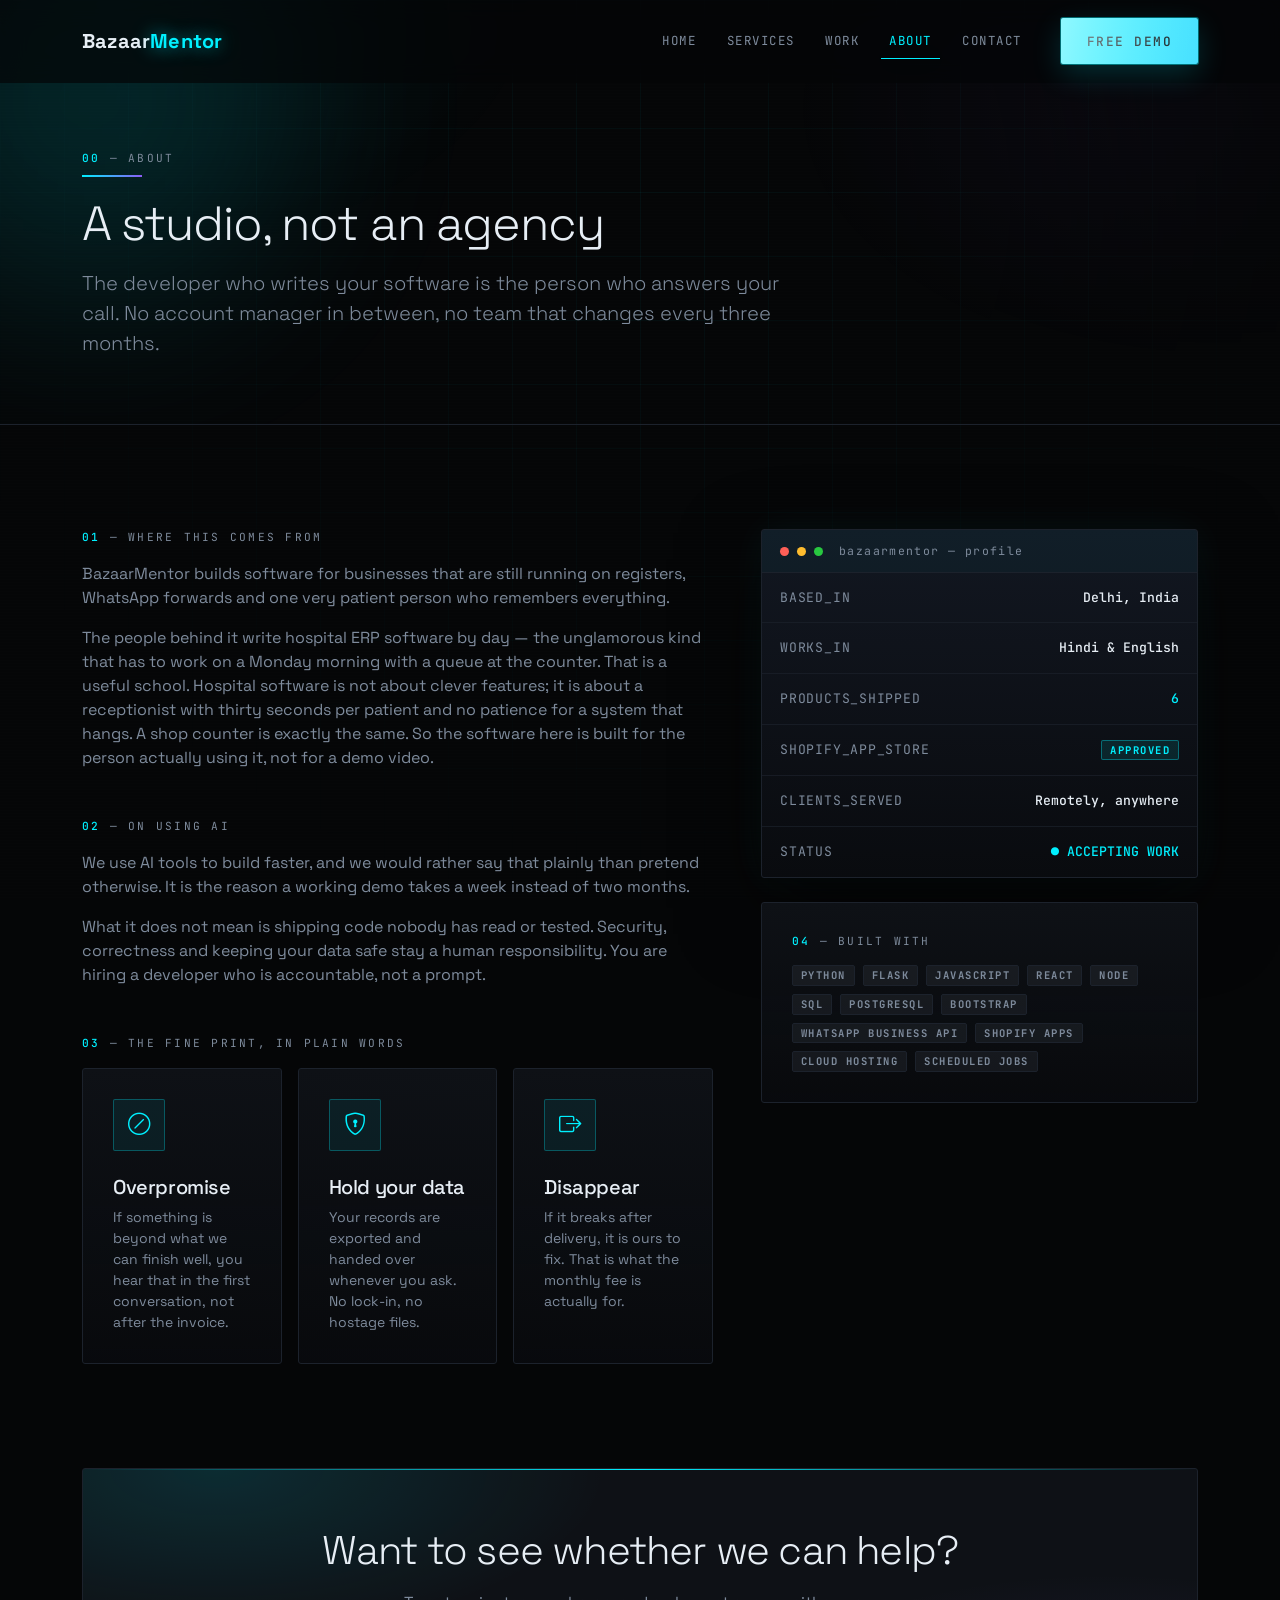
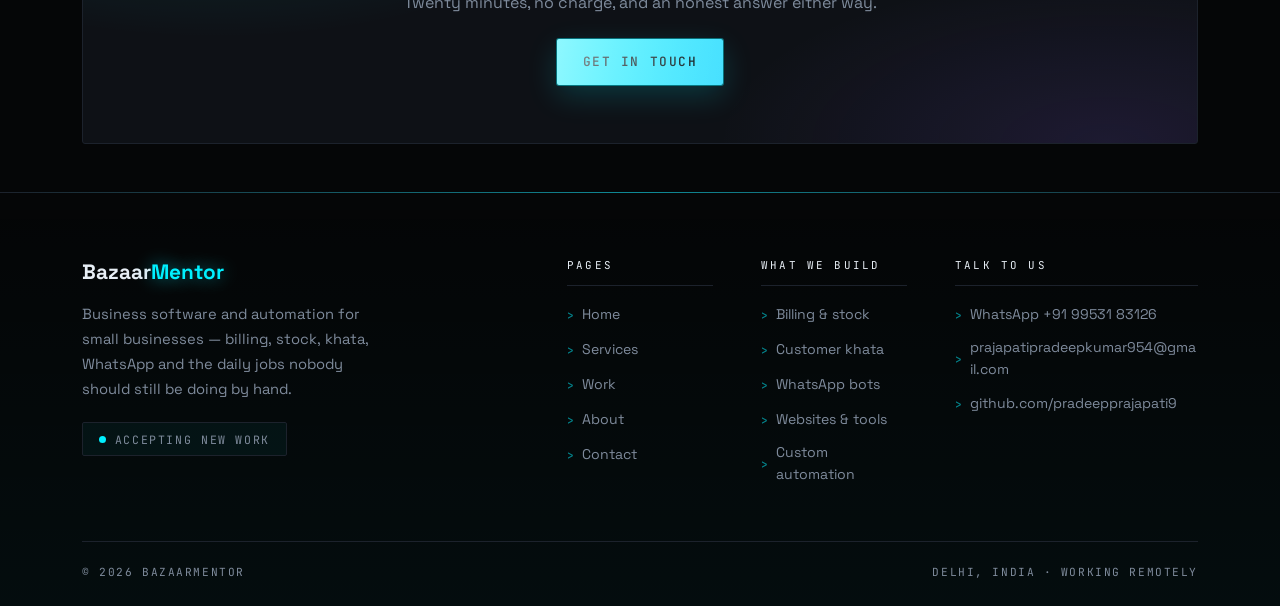
==== commit ddbe8ad5: "Fix card overlap, rebuild footer, tighten mobile - .card-bm no longer forces height:100%, which made" ====
--- a/about.html
+++ b/about.html
@@ -48,8 +48,8 @@
 <header class="page-head">
   <div class="orb orb-1"></div>
   <div class="container position-relative">
-    <div class="eyebrow reveal">About</div>
-    <div class="rule mt-2 reveal"></div>
+    <div class="sec-num mb-2 reveal"><b>00</b> — ABOUT</div>
+    <div class="rule reveal"></div>
     <h1 class="display-5 reveal d1">A studio, not an agency</h1>
     <p class="lead text-muted-bm mt-3 mb-0 reveal d2" style="max-width: 720px">
       The developer who writes your software is the person who answers your call. No account manager in between, no team that changes every three months.
@@ -61,33 +61,34 @@
   <div class="container">
     <div class="row g-5">
       <div class="col-lg-7 reveal">
+        <div class="sec-num mb-3"><b>01</b> — WHERE THIS COMES FROM</div>
         <p class="text-muted-bm">BazaarMentor builds software for businesses that are still running on registers, WhatsApp forwards and one very patient person who remembers everything.</p>
         <p class="text-muted-bm">The people behind it write hospital ERP software by day — the unglamorous kind that has to work on a Monday morning with a queue at the counter. That is a useful school. Hospital software is not about clever features; it is about a receptionist with thirty seconds per patient and no patience for a system that hangs. A shop counter is exactly the same. So the software here is built for the person actually using it, not for a demo video.</p>
 
-        <h2 class="h4 mt-5 mb-3">On using AI</h2>
+        <div class="sec-num mb-3 mt-5"><b>02</b> — ON USING AI</div>
         <p class="text-muted-bm">We use AI tools to build faster, and we would rather say that plainly than pretend otherwise. It is the reason a working demo takes a week instead of two months.</p>
         <p class="text-muted-bm">What it does not mean is shipping code nobody has read or tested. Security, correctness and keeping your data safe stay a human responsibility. You are hiring a developer who is accountable, not a prompt.</p>
 
-        <h2 class="h4 mt-5 mb-3">What we will not do</h2>
+        <div class="sec-num mb-3 mt-5"><b>03</b> — THE FINE PRINT, IN PLAIN WORDS</div>
         <div class="row g-3">
           <div class="col-md-4">
             <div class="card-bm h-100">
-              <i class="bi bi-x-circle accent fs-4"></i>
-              <h3 class="h6 mt-3">Overpromise</h3>
+              <div class="icon-badge"><i class="bi bi-slash-circle"></i></div>
+              <h3 class="h5 mt-4">Overpromise</h3>
               <p class="text-muted-bm small mb-0">If something is beyond what we can finish well, you hear that in the first conversation, not after the invoice.</p>
             </div>
           </div>
           <div class="col-md-4">
             <div class="card-bm h-100">
-              <i class="bi bi-x-circle accent fs-4"></i>
-              <h3 class="h6 mt-3">Hold your data</h3>
+              <div class="icon-badge"><i class="bi bi-shield-lock"></i></div>
+              <h3 class="h5 mt-4">Hold your data</h3>
               <p class="text-muted-bm small mb-0">Your records are exported and handed over whenever you ask. No lock-in, no hostage files.</p>
             </div>
           </div>
           <div class="col-md-4">
             <div class="card-bm h-100">
-              <i class="bi bi-x-circle accent fs-4"></i>
-              <h3 class="h6 mt-3">Disappear</h3>
+              <div class="icon-badge"><i class="bi bi-box-arrow-right"></i></div>
+              <h3 class="h5 mt-4">Disappear</h3>
               <p class="text-muted-bm small mb-0">If it breaks after delivery, it is ours to fix. That is what the monthly fee is actually for.</p>
             </div>
           </div>
@@ -95,17 +96,21 @@
       </div>
 
       <div class="col-lg-5">
-        <div class="card-bm reveal d1">
-          <h2 class="h5 mb-4">At a glance</h2>
-          <div class="panel-row px-0"><span class="k">Based in</span><span class="v">Delhi, India</span></div>
-          <div class="panel-row px-0"><span class="k">Works in</span><span class="v">Hindi &amp; English</span></div>
-          <div class="panel-row px-0"><span class="k">Products shipped</span><span class="v" data-count="6">0</span></div>
-          <div class="panel-row px-0"><span class="k">On Shopify App Store</span><span class="v"><span class="badge badge-live px-2 py-1">Approved</span></span></div>
-          <div class="panel-row px-0"><span class="k">Clients served</span><span class="v">Remotely, anywhere</span></div>
+        <div class="panel reveal d1">
+          <div class="panel-head">
+            <i style="background:#FF5F57"></i><i style="background:#FEBC2E"></i><i style="background:#28C840"></i>
+            <span class="ms-2">bazaarmentor — profile</span>
+          </div>
+          <div class="panel-row"><span class="k">BASED_IN</span><span class="v">Delhi, India</span></div>
+          <div class="panel-row"><span class="k">WORKS_IN</span><span class="v">Hindi &amp; English</span></div>
+          <div class="panel-row"><span class="k">PRODUCTS_SHIPPED</span><span class="v accent" data-count="6">0</span></div>
+          <div class="panel-row"><span class="k">SHOPIFY_APP_STORE</span><span class="v"><span class="badge badge-live px-2 py-1">Approved</span></span></div>
+          <div class="panel-row"><span class="k">CLIENTS_SERVED</span><span class="v">Remotely, anywhere</span></div>
+          <div class="panel-row"><span class="k">STATUS</span><span class="v accent">● ACCEPTING WORK</span></div>
         </div>
 
         <div class="card-bm mt-4 reveal d2">
-          <h2 class="h5 mb-3">Built with</h2>
+          <div class="sec-num mb-3"><b>04</b> — BUILT WITH</div>
           <div class="d-flex flex-wrap gap-2">
             <span class="badge badge-built px-2 py-1">Python</span>
             <span class="badge badge-built px-2 py-1">Flask</span>
@@ -138,18 +143,48 @@
 
 <footer class="footer-bm">
   <div class="container">
-    <div class="row g-4 align-items-center">
-      <div class="col-md-6">
-        <div class="navbar-brand mb-2 d-block">Bazaar<span>Mentor</span></div>
-        <p class="small mb-0">Business software and automation for small businesses. Built and supported from Delhi, for clients anywhere.</p>
+    <div class="row g-4 g-lg-5">
+      <div class="col-lg-4">
+        <div class="f-brand">Bazaar<span>Mentor</span></div>
+        <p class="f-about">Business software and automation for small businesses — billing, stock, khata, WhatsApp and the daily jobs nobody should still be doing by hand.</p>
+        <span class="pill"><span class="dot"></span> Accepting new work</span>
       </div>
-      <div class="col-md-6 text-md-end small">
-        <a href="services.html" class="me-3">Services</a>
-        <a href="work.html" class="me-3">Work</a>
-        <a href="about.html" class="me-3">About</a>
-        <a href="contact.html">Contact</a>
-        <div class="mt-3">&copy; <span id="year">2026</span> BazaarMentor</div>
+
+      <div class="col-6 col-lg-2 offset-lg-1">
+        <div class="f-head">Pages</div>
+        <ul class="f-list">
+          <li><a href="index.html">Home</a></li>
+          <li><a href="services.html">Services</a></li>
+          <li><a href="work.html">Work</a></li>
+          <li><a href="about.html">About</a></li>
+          <li><a href="contact.html">Contact</a></li>
+        </ul>
       </div>
+
+      <div class="col-6 col-lg-2">
+        <div class="f-head">What we build</div>
+        <ul class="f-list">
+          <li><a href="services.html">Billing &amp; stock</a></li>
+          <li><a href="services.html">Customer khata</a></li>
+          <li><a href="services.html">WhatsApp bots</a></li>
+          <li><a href="services.html">Websites &amp; tools</a></li>
+          <li><a href="services.html">Custom automation</a></li>
+        </ul>
+      </div>
+
+      <div class="col-lg-3">
+        <div class="f-head">Talk to us</div>
+        <ul class="f-list">
+          <li><a href="https://wa.me/919953183126?text=Hi%20BazaarMentor%2C%20I%20saw%20your%20website." target="_blank" rel="noopener">WhatsApp +91 99531 83126</a></li>
+          <li><a href="mailto:prajapatipradeepkumar954@gmail.com">prajapatipradeepkumar954@gmail.com</a></li>
+          <li><a href="https://github.com/pradeepprajapati9" target="_blank" rel="noopener">github.com/pradeepprajapati9</a></li>
+        </ul>
+      </div>
+    </div>
+
+    <div class="f-bottom">
+      <span>&copy; <span id="year">2026</span> BazaarMentor</span>
+      <span>Delhi, India &middot; working remotely</span>
     </div>
   </div>
 </footer>
--- a/assets/style.css
+++ b/assets/style.css
@@ -143,7 +143,7 @@
 
 /* ---------- cards ---------- */
 .card-bm {
-  position: relative; height: 100%; padding: 30px;
+  position: relative; padding: 30px;
   background: linear-gradient(180deg, var(--bm-surface), rgba(10, 12, 16, .7));
   border: 1px solid var(--bm-line); border-radius: 3px;
   transition: transform .35s cubic-bezier(.2, .8, .2, 1), border-color .35s ease, box-shadow .35s ease;
@@ -168,6 +168,8 @@
   box-shadow: 0 20px 50px rgba(0, 0, 0, .6), 0 0 30px rgba(0, 240, 255, .10);
 }
 .card-bm:hover::before, .card-bm:hover::after { opacity: 1; }
+/* one card per column stretches to match its row; stacked cards keep their own height */
+.row > [class*="col"] > .card-bm:only-child, .card-bm.h-100 { height: 100%; }
 
 .icon-badge {
   width: 52px; height: 52px; border-radius: 2px; display: grid; place-items: center;
@@ -329,9 +331,36 @@
 }
 
 /* ---------- footer ---------- */
-.footer-bm { border-top: 1px solid var(--bm-line); padding: 46px 0 34px; color: var(--bm-muted); }
-.footer-bm a { color: var(--bm-muted); text-decoration: none; font-family: var(--mono); font-size: .78rem; letter-spacing: .1em; text-transform: uppercase; transition: color .2s ease; }
-.footer-bm a:hover { color: var(--bm-cyan); }
+.footer-bm {
+  position: relative; border-top: 1px solid var(--bm-line);
+  padding: 64px 0 0; color: var(--bm-muted);
+  background: linear-gradient(180deg, transparent, rgba(0, 240, 255, .03));
+}
+.footer-bm::before {
+  content: ""; position: absolute; top: -1px; left: 0; right: 0; height: 1px;
+  background: linear-gradient(90deg, transparent, rgba(0, 240, 255, .5), transparent);
+}
+.footer-bm .f-brand { font-family: var(--sans); font-size: 1.3rem; font-weight: 700; color: var(--bm-text); }
+.footer-bm .f-brand span { color: var(--bm-cyan); text-shadow: 0 0 18px rgba(0, 240, 255, .55); }
+.footer-bm .f-about { font-size: .92rem; line-height: 1.7; max-width: 34ch; margin: 14px 0 20px; }
+.f-head {
+  font-family: var(--mono); font-size: .68rem; letter-spacing: .2em; text-transform: uppercase;
+  color: var(--bm-text); padding-bottom: 12px; margin-bottom: 16px;
+  border-bottom: 1px solid var(--bm-line);
+}
+.f-list { list-style: none; padding: 0; margin: 0; display: grid; gap: 11px; }
+.f-list a {
+  color: var(--bm-muted); text-decoration: none; font-size: .88rem;
+  display: inline-flex; align-items: center; gap: .5rem; transition: color .2s ease, gap .2s ease;
+  overflow-wrap: anywhere;
+}
+.f-list a::before { content: "›"; color: var(--bm-cyan); opacity: .55; }
+.f-list a:hover { color: var(--bm-cyan); gap: .75rem; }
+.f-bottom {
+  margin-top: 56px; border-top: 1px solid var(--bm-line); padding: 22px 0 26px;
+  display: flex; flex-wrap: wrap; justify-content: space-between; gap: 10px 20px;
+  font-family: var(--mono); font-size: .7rem; letter-spacing: .14em; text-transform: uppercase;
+}
 
 /* ---------- page header ---------- */
 .page-head { padding: 150px 0 66px; position: relative; overflow: hidden; border-bottom: 1px solid var(--bm-line); }
@@ -384,3 +413,34 @@
 
 /* accent helper used inline in the pages */
 .accent { color: var(--bm-cyan) !important; }
+
+/* ---------- mobile refinements ---------- */
+@media (max-width: 767.98px) {
+  body { font-size: 15px; }
+  .lead { font-size: 1rem; }
+  .footer-bm { padding-top: 48px; }
+  .footer-bm .f-about { max-width: none; }
+  .f-bottom { margin-top: 36px; justify-content: flex-start; gap: 6px 18px; }
+  .ticker span { font-size: .7rem; letter-spacing: .14em; }
+  .panel-head { font-size: .66rem; }
+  .panel-row { font-size: .76rem; padding: 13px 15px; }
+  .sec-num { font-size: .64rem; }
+  .navbar-bm { padding: 12px 0; }
+  .navbar-bm.is-stuck { padding: 9px 0; }
+  #boot .b-brand { font-size: 1.25rem; }
+}
+
+@media (max-width: 575.98px) {
+  .card-bm { padding: 20px; }
+  .cta-band { padding: 32px 18px; }
+  .hero .btn, .cta-band .btn, .page-head .btn { width: 100%; text-align: center; }
+  .hero .d-flex.flex-wrap.gap-3 { gap: .75rem !important; }
+  .display-4 { font-size: 1.85rem; }
+  .display-5 { font-size: 1.7rem; }
+  .display-6 { font-size: 1.4rem; }
+  h2.h4 { font-size: 1.15rem; }
+  .icon-badge { width: 46px; height: 46px; font-size: 1.2rem; }
+  .stat { padding: 16px 6px; }
+  .stat .lbl { font-size: .62rem; letter-spacing: .12em; }
+  .f-list a { font-size: .84rem; }
+}
